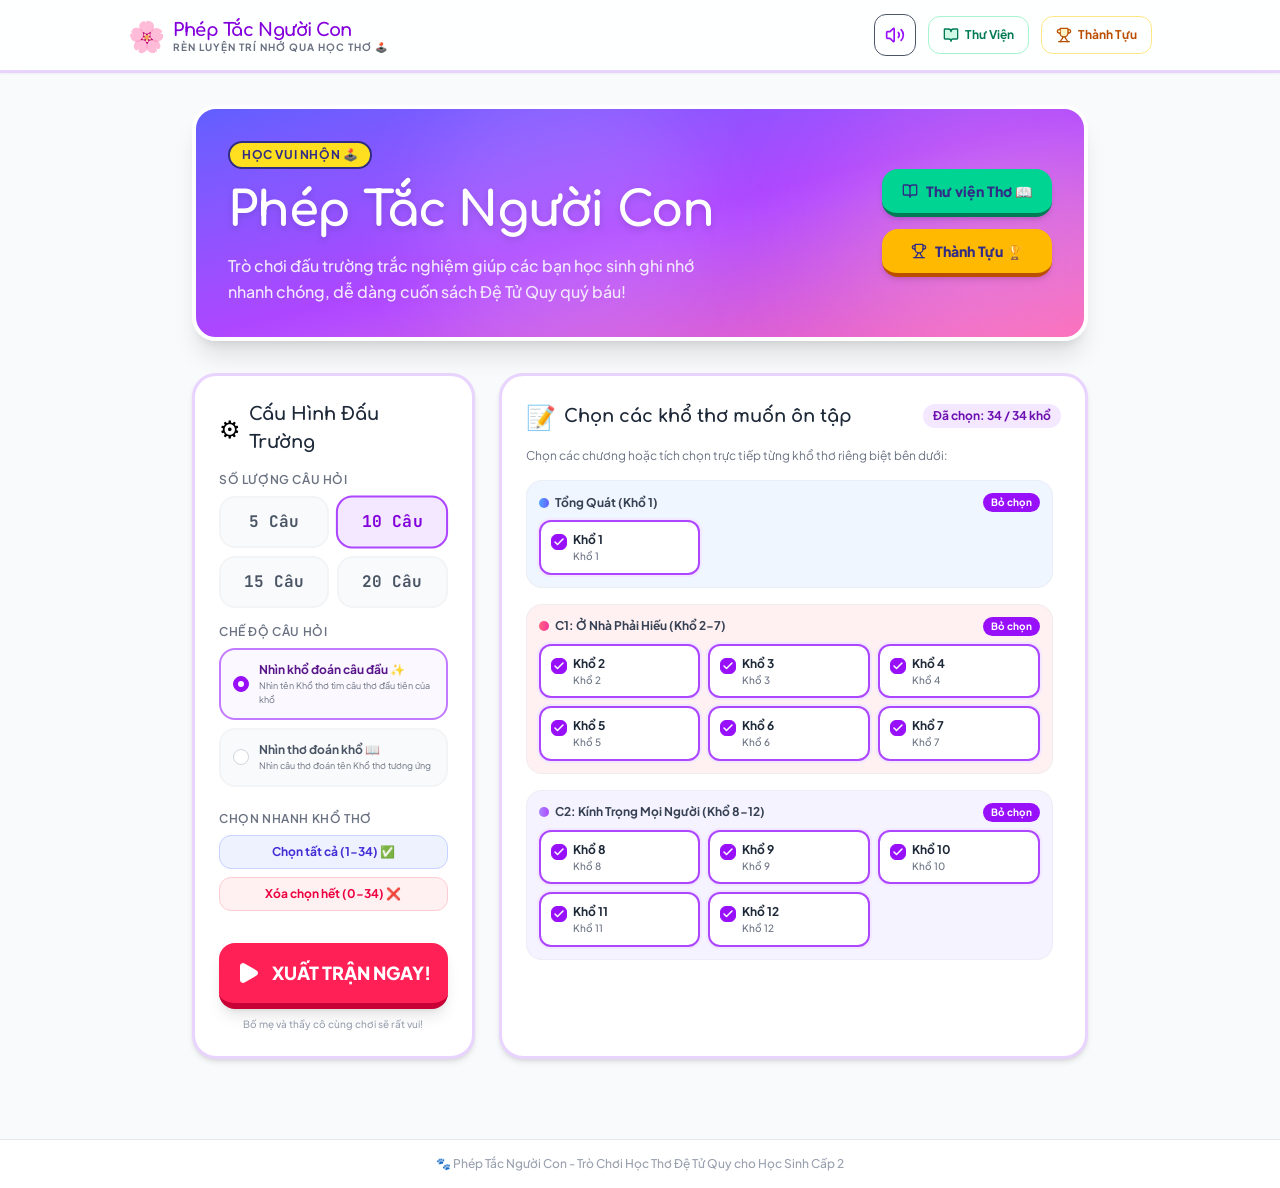
==== index.html @ 6d2c2614 "'Deploy'" ====
<!doctype html>
<html lang="en">
  <head>
    <meta charset="UTF-8" />
    <meta name="viewport" content="width=device-width, initial-scale=1.0" />
    <title>Phép Tắc Người Con</title>
    <script type="module" crossorigin src="/assets/index-DB5cOjju.js"></script>
    <link rel="stylesheet" crossorigin href="/assets/index-D4gBzrB2.css">
  </head>
  <body>
    <div id="root"></div>
  </body>
</html>
---- assets/index-D4gBzrB2.css ----
@import"https://fonts.googleapis.com/css2?family=Plus+Jakarta+Sans:wght@400;500;600;700;800&family=Comfortaa:wght@500;700&family=JetBrains+Mono:wght@400;500;700&display=swap";/*! tailwindcss v4.3.0 | MIT License | https://tailwindcss.com */@layer properties{@supports (((-webkit-hyphens:none)) and (not (margin-trim:inline))) or ((-moz-orient:inline) and (not (color:rgb(from red r g b)))){*,:before,:after,::backdrop{--tw-translate-x:0;--tw-translate-y:0;--tw-translate-z:0;--tw-scale-x:1;--tw-scale-y:1;--tw-scale-z:1;--tw-rotate-x:initial;--tw-rotate-y:initial;--tw-rotate-z:initial;--tw-skew-x:initial;--tw-skew-y:initial;--tw-space-y-reverse:0;--tw-border-style:solid;--tw-gradient-position:initial;--tw-gradient-from:#0000;--tw-gradient-via:#0000;--tw-gradient-to:#0000;--tw-gradient-stops:initial;--tw-gradient-via-stops:initial;--tw-gradient-from-position:0%;--tw-gradient-via-position:50%;--tw-gradient-to-position:100%;--tw-leading:initial;--tw-font-weight:initial;--tw-tracking:initial;--tw-shadow:0 0 #0000;--tw-shadow-color:initial;--tw-shadow-alpha:100%;--tw-inset-shadow:0 0 #0000;--tw-inset-shadow-color:initial;--tw-inset-shadow-alpha:100%;--tw-ring-color:initial;--tw-ring-shadow:0 0 #0000;--tw-inset-ring-color:initial;--tw-inset-ring-shadow:0 0 #0000;--tw-ring-inset:initial;--tw-ring-offset-width:0px;--tw-ring-offset-color:#fff;--tw-ring-offset-shadow:0 0 #0000;--tw-blur:initial;--tw-brightness:initial;--tw-contrast:initial;--tw-grayscale:initial;--tw-hue-rotate:initial;--tw-invert:initial;--tw-opacity:initial;--tw-saturate:initial;--tw-sepia:initial;--tw-drop-shadow:initial;--tw-drop-shadow-color:initial;--tw-drop-shadow-alpha:100%;--tw-drop-shadow-size:initial;--tw-backdrop-blur:initial;--tw-backdrop-brightness:initial;--tw-backdrop-contrast:initial;--tw-backdrop-grayscale:initial;--tw-backdrop-hue-rotate:initial;--tw-backdrop-invert:initial;--tw-backdrop-opacity:initial;--tw-backdrop-saturate:initial;--tw-backdrop-sepia:initial;--tw-duration:initial}}}@layer theme{:root,:host{--font-sans:"Plus Jakarta Sans", "Inter", ui-sans-serif, system-ui, sans-serif;--font-serif:ui-serif, Georgia, Cambria, "Times New Roman", Times, serif;--font-mono:"JetBrains Mono", ui-monospace, SFMono-Regular, monospace;--color-red-50:oklch(97.1% .013 17.38);--color-red-400:oklch(70.4% .191 22.216);--color-red-500:oklch(63.7% .237 25.331);--color-orange-100:oklch(95.4% .038 75.164);--color-orange-500:oklch(70.5% .213 47.604);--color-orange-600:oklch(64.6% .222 41.116);--color-orange-800:oklch(47% .157 37.304);--color-amber-50:oklch(98.7% .022 95.277);--color-amber-100:oklch(96.2% .059 95.617);--color-amber-200:oklch(92.4% .12 95.746);--color-amber-300:oklch(87.9% .169 91.605);--color-amber-400:oklch(82.8% .189 84.429);--color-amber-500:oklch(76.9% .188 70.08);--color-amber-600:oklch(66.6% .179 58.318);--color-amber-700:oklch(55.5% .163 48.998);--color-amber-800:oklch(47.3% .137 46.201);--color-amber-900:oklch(41.4% .112 45.904);--color-amber-950:oklch(27.9% .077 45.635);--color-yellow-50:oklch(98.7% .026 102.212);--color-yellow-100:oklch(97.3% .071 103.193);--color-yellow-200:oklch(94.5% .129 101.54);--color-yellow-300:oklch(90.5% .182 98.111);--color-yellow-400:oklch(85.2% .199 91.936);--color-yellow-500:oklch(79.5% .184 86.047);--color-yellow-800:oklch(47.6% .114 61.907);--color-yellow-950:oklch(28.6% .066 53.813);--color-green-500:oklch(72.3% .219 149.579);--color-emerald-50:oklch(97.9% .021 166.113);--color-emerald-100:oklch(95% .052 163.051);--color-emerald-200:oklch(90.5% .093 164.15);--color-emerald-300:oklch(84.5% .143 164.978);--color-emerald-400:oklch(76.5% .177 163.223);--color-emerald-500:oklch(69.6% .17 162.48);--color-emerald-600:oklch(59.6% .145 163.225);--color-emerald-700:oklch(50.8% .118 165.612);--color-emerald-800:oklch(43.2% .095 166.913);--color-teal-50:oklch(98.4% .014 180.72);--color-teal-500:oklch(70.4% .14 182.503);--color-teal-600:oklch(60% .118 184.704);--color-sky-400:oklch(74.6% .16 232.661);--color-blue-50:oklch(97% .014 254.604);--color-blue-100:oklch(93.2% .032 255.585);--color-blue-400:oklch(70.7% .165 254.624);--color-blue-500:oklch(62.3% .214 259.815);--color-blue-800:oklch(42.4% .199 265.638);--color-indigo-50:oklch(96.2% .018 272.314);--color-indigo-100:oklch(93% .034 272.788);--color-indigo-200:oklch(87% .065 274.039);--color-indigo-400:oklch(67.3% .182 276.935);--color-indigo-500:oklch(58.5% .233 277.117);--color-indigo-600:oklch(51.1% .262 276.966);--color-indigo-700:oklch(45.7% .24 277.023);--color-indigo-800:oklch(39.8% .195 277.366);--color-indigo-900:oklch(35.9% .144 278.697);--color-indigo-950:oklch(25.7% .09 281.288);--color-violet-50:oklch(96.9% .016 293.756);--color-violet-400:oklch(70.2% .183 293.541);--color-purple-50:oklch(97.7% .014 308.299);--color-purple-100:oklch(94.6% .033 307.174);--color-purple-200:oklch(90.2% .063 306.703);--color-purple-300:oklch(82.7% .119 306.383);--color-purple-400:oklch(71.4% .203 305.504);--color-purple-500:oklch(62.7% .265 303.9);--color-purple-600:oklch(55.8% .288 302.321);--color-purple-700:oklch(49.6% .265 301.924);--color-purple-800:oklch(43.8% .218 303.724);--color-purple-900:oklch(38.1% .176 304.987);--color-purple-950:oklch(29.1% .149 302.717);--color-pink-300:oklch(82.3% .12 346.018);--color-pink-400:oklch(71.8% .202 349.761);--color-pink-500:oklch(65.6% .241 354.308);--color-rose-50:oklch(96.9% .015 12.422);--color-rose-100:oklch(94.1% .03 12.58);--color-rose-200:oklch(89.2% .058 10.001);--color-rose-300:oklch(81% .117 11.638);--color-rose-400:oklch(71.2% .194 13.428);--color-rose-500:oklch(64.5% .246 16.439);--color-rose-600:oklch(58.6% .253 17.585);--color-rose-700:oklch(51.4% .222 16.935);--color-rose-800:oklch(45.5% .188 13.697);--color-slate-50:oklch(98.4% .003 247.858);--color-gray-50:oklch(98.5% .002 247.839);--color-gray-100:oklch(96.7% .003 264.542);--color-gray-200:oklch(92.8% .006 264.531);--color-gray-300:oklch(87.2% .01 258.338);--color-gray-400:oklch(70.7% .022 261.325);--color-gray-500:oklch(55.1% .027 264.364);--color-gray-600:oklch(44.6% .03 256.802);--color-gray-700:oklch(37.3% .034 259.733);--color-gray-800:oklch(27.8% .033 256.848);--color-black:#000;--color-white:#fff;--spacing:.25rem;--container-sm:24rem;--container-md:28rem;--container-lg:32rem;--container-xl:36rem;--container-2xl:42rem;--container-3xl:48rem;--container-4xl:56rem;--container-5xl:64rem;--text-xs:.75rem;--text-xs--line-height:calc(1 / .75);--text-sm:.875rem;--text-sm--line-height:calc(1.25 / .875);--text-base:1rem;--text-base--line-height: 1.5 ;--text-lg:1.125rem;--text-lg--line-height:calc(1.75 / 1.125);--text-xl:1.25rem;--text-xl--line-height:calc(1.75 / 1.25);--text-2xl:1.5rem;--text-2xl--line-height:calc(2 / 1.5);--text-3xl:1.875rem;--text-3xl--line-height: 1.2 ;--text-5xl:3rem;--text-5xl--line-height:1;--text-6xl:3.75rem;--text-6xl--line-height:1;--text-8xl:6rem;--text-8xl--line-height:1;--font-weight-normal:400;--font-weight-medium:500;--font-weight-semibold:600;--font-weight-bold:700;--font-weight-extrabold:800;--font-weight-black:900;--tracking-tight:-.025em;--tracking-wider:.05em;--tracking-widest:.1em;--leading-tight:1.25;--leading-normal:1.5;--leading-relaxed:1.625;--radius-sm:.25rem;--radius-md:.375rem;--radius-lg:.5rem;--radius-xl:.75rem;--radius-2xl:1rem;--radius-3xl:1.5rem;--drop-shadow-md:0 3px 3px #0000001f;--animate-spin:spin 1s linear infinite;--animate-pulse:pulse 2s cubic-bezier(.4, 0, .6, 1) infinite;--animate-bounce:bounce 1s infinite;--blur-xs:4px;--blur-md:12px;--blur-2xl:40px;--blur-3xl:64px;--default-transition-duration:.15s;--default-transition-timing-function:cubic-bezier(.4, 0, .2, 1);--default-font-family:var(--font-sans);--default-mono-font-family:var(--font-mono);--font-display:"Comfortaa", "Space Grotesk", sans-serif}}@layer base{*,:after,:before,::backdrop{box-sizing:border-box;border:0 solid;margin:0;padding:0}::file-selector-button{box-sizing:border-box;border:0 solid;margin:0;padding:0}html,:host{-webkit-text-size-adjust:100%;-moz-tab-size:4;tab-size:4;line-height:1.5;font-family:var(--default-font-family,ui-sans-serif, system-ui, sans-serif, "Apple Color Emoji", "Segoe UI Emoji", "Segoe UI Symbol", "Noto Color Emoji");font-feature-settings:var(--default-font-feature-settings,normal);font-variation-settings:var(--default-font-variation-settings,normal);-webkit-tap-highlight-color:transparent}hr{height:0;color:inherit;border-top-width:1px}abbr:where([title]){-webkit-text-decoration:underline dotted;text-decoration:underline dotted}h1,h2,h3,h4,h5,h6{font-size:inherit;font-weight:inherit}a{color:inherit;-webkit-text-decoration:inherit;text-decoration:inherit}b,strong{font-weight:bolder}code,kbd,samp,pre{font-family:var(--default-mono-font-family,ui-monospace, SFMono-Regular, Menlo, Monaco, Consolas, "Liberation Mono", "Courier New", monospace);font-feature-settings:var(--default-mono-font-feature-settings,normal);font-variation-settings:var(--default-mono-font-variation-settings,normal);font-size:1em}small{font-size:80%}sub,sup{vertical-align:baseline;font-size:75%;line-height:0;position:relative}sub{bottom:-.25em}sup{top:-.5em}table{text-indent:0;border-color:inherit;border-collapse:collapse}:-moz-focusring{outline:auto}progress{vertical-align:baseline}summary{display:list-item}ol,ul,menu{list-style:none}img,svg,video,canvas,audio,iframe,embed,object{vertical-align:middle;display:block}img,video{max-width:100%;height:auto}button,input,select,optgroup,textarea{font:inherit;font-feature-settings:inherit;font-variation-settings:inherit;letter-spacing:inherit;color:inherit;opacity:1;background-color:#0000;border-radius:0}::file-selector-button{font:inherit;font-feature-settings:inherit;font-variation-settings:inherit;letter-spacing:inherit;color:inherit;opacity:1;background-color:#0000;border-radius:0}:where(select:is([multiple],[size])) optgroup{font-weight:bolder}:where(select:is([multiple],[size])) optgroup option{padding-inline-start:20px}::file-selector-button{margin-inline-end:4px}::placeholder{opacity:1}@supports (not ((-webkit-appearance:-apple-pay-button))) or (contain-intrinsic-size:1px){::placeholder{color:currentColor}@supports (color:color-mix(in lab,red,red)){::placeholder{color:color-mix(in oklab,currentcolor 50%,transparent)}}}textarea{resize:vertical}::-webkit-search-decoration{-webkit-appearance:none}::-webkit-date-and-time-value{min-height:1lh;text-align:inherit}::-webkit-datetime-edit{display:inline-flex}::-webkit-datetime-edit-fields-wrapper{padding:0}::-webkit-datetime-edit{padding-block:0}::-webkit-datetime-edit-year-field{padding-block:0}::-webkit-datetime-edit-month-field{padding-block:0}::-webkit-datetime-edit-day-field{padding-block:0}::-webkit-datetime-edit-hour-field{padding-block:0}::-webkit-datetime-edit-minute-field{padding-block:0}::-webkit-datetime-edit-second-field{padding-block:0}::-webkit-datetime-edit-millisecond-field{padding-block:0}::-webkit-datetime-edit-meridiem-field{padding-block:0}::-webkit-calendar-picker-indicator{line-height:1}:-moz-ui-invalid{box-shadow:none}button,input:where([type=button],[type=reset],[type=submit]){-webkit-appearance:button;-moz-appearance:button;appearance:button}::file-selector-button{-webkit-appearance:button;-moz-appearance:button;appearance:button}::-webkit-inner-spin-button{height:auto}::-webkit-outer-spin-button{height:auto}[hidden]:where(:not([hidden=until-found])){display:none!important}}@layer components;@layer utilities{.pointer-events-none{pointer-events:none}.absolute{position:absolute}.fixed{position:fixed}.relative{position:relative}.sticky{position:sticky}.inset-0{inset:calc(var(--spacing) * 0)}.-top-1\.5{top:calc(var(--spacing) * -1.5)}.-top-2{top:calc(var(--spacing) * -2)}.-top-4{top:calc(var(--spacing) * -4)}.top-0{top:calc(var(--spacing) * 0)}.top-1\/2{top:50%}.top-2{top:calc(var(--spacing) * 2)}.-right-1\.5{right:calc(var(--spacing) * -1.5)}.-right-4{right:calc(var(--spacing) * -4)}.-right-20{right:calc(var(--spacing) * -20)}.right-2{right:calc(var(--spacing) * 2)}.right-6{right:calc(var(--spacing) * 6)}.-bottom-4{bottom:calc(var(--spacing) * -4)}.-bottom-20{bottom:calc(var(--spacing) * -20)}.bottom-2{bottom:calc(var(--spacing) * 2)}.bottom-6{bottom:calc(var(--spacing) * 6)}.-left-4{left:calc(var(--spacing) * -4)}.left-1\/4{left:25%}.left-2{left:calc(var(--spacing) * 2)}.left-3{left:calc(var(--spacing) * 3)}.z-10{z-index:10}.z-40{z-index:40}.z-50{z-index:50}.container{width:100%}@media(min-width:40rem){.container{max-width:40rem}}@media(min-width:48rem){.container{max-width:48rem}}@media(min-width:64rem){.container{max-width:64rem}}@media(min-width:80rem){.container{max-width:80rem}}@media(min-width:96rem){.container{max-width:96rem}}.mx-4{margin-inline:calc(var(--spacing) * 4)}.mx-auto{margin-inline:auto}.-mt-1{margin-top:calc(var(--spacing) * -1)}.mt-0\.5{margin-top:calc(var(--spacing) * .5)}.mt-1{margin-top:calc(var(--spacing) * 1)}.mt-2{margin-top:calc(var(--spacing) * 2)}.mt-3{margin-top:calc(var(--spacing) * 3)}.mt-6{margin-top:calc(var(--spacing) * 6)}.mt-8{margin-top:calc(var(--spacing) * 8)}.mb-1{margin-bottom:calc(var(--spacing) * 1)}.mb-2{margin-bottom:calc(var(--spacing) * 2)}.mb-3{margin-bottom:calc(var(--spacing) * 3)}.mb-4{margin-bottom:calc(var(--spacing) * 4)}.mb-6{margin-bottom:calc(var(--spacing) * 6)}.line-clamp-2{-webkit-line-clamp:2;-webkit-box-orient:vertical;display:-webkit-box;overflow:hidden}.block{display:block}.flex{display:flex}.grid{display:grid}.hidden{display:none}.inline-block{display:inline-block}.inline-flex{display:inline-flex}.h-1\.5{height:calc(var(--spacing) * 1.5)}.h-2\.5{height:calc(var(--spacing) * 2.5)}.h-3{height:calc(var(--spacing) * 3)}.h-3\.5{height:calc(var(--spacing) * 3.5)}.h-4{height:calc(var(--spacing) * 4)}.h-5{height:calc(var(--spacing) * 5)}.h-6{height:calc(var(--spacing) * 6)}.h-8{height:calc(var(--spacing) * 8)}.h-12{height:calc(var(--spacing) * 12)}.h-14{height:calc(var(--spacing) * 14)}.h-16{height:calc(var(--spacing) * 16)}.h-72{height:calc(var(--spacing) * 72)}.h-80{height:calc(var(--spacing) * 80)}.h-full{height:100%}.max-h-32{max-height:calc(var(--spacing) * 32)}.max-h-80{max-height:calc(var(--spacing) * 80)}.max-h-\[85vh\]{max-height:85vh}.max-h-\[90vh\]{max-height:90vh}.max-h-\[480px\]{max-height:480px}.min-h-20{min-height:calc(var(--spacing) * 20)}.min-h-screen{min-height:100vh}.w-1\.5{width:calc(var(--spacing) * 1.5)}.w-2\.5{width:calc(var(--spacing) * 2.5)}.w-3{width:calc(var(--spacing) * 3)}.w-3\.5{width:calc(var(--spacing) * 3.5)}.w-4{width:calc(var(--spacing) * 4)}.w-5{width:calc(var(--spacing) * 5)}.w-6{width:calc(var(--spacing) * 6)}.w-8{width:calc(var(--spacing) * 8)}.w-12{width:calc(var(--spacing) * 12)}.w-14{width:calc(var(--spacing) * 14)}.w-16{width:calc(var(--spacing) * 16)}.w-32{width:calc(var(--spacing) * 32)}.w-72{width:calc(var(--spacing) * 72)}.w-80{width:calc(var(--spacing) * 80)}.w-full{width:100%}.max-w-2xl{max-width:var(--container-2xl)}.max-w-3xl{max-width:var(--container-3xl)}.max-w-4xl{max-width:var(--container-4xl)}.max-w-5xl{max-width:var(--container-5xl)}.max-w-lg{max-width:var(--container-lg)}.max-w-md{max-width:var(--container-md)}.max-w-sm{max-width:var(--container-sm)}.max-w-xl{max-width:var(--container-xl)}.min-w-28{min-width:calc(var(--spacing) * 28)}.flex-1{flex:1}.shrink-0{flex-shrink:0}.-translate-y-1\/2{--tw-translate-y: -50% ;translate:var(--tw-translate-x) var(--tw-translate-y)}.scale-90{--tw-scale-x:90%;--tw-scale-y:90%;--tw-scale-z:90%;scale:var(--tw-scale-x) var(--tw-scale-y)}.scale-98{--tw-scale-x:98%;--tw-scale-y:98%;--tw-scale-z:98%;scale:var(--tw-scale-x) var(--tw-scale-y)}.scale-102{--tw-scale-x:102%;--tw-scale-y:102%;--tw-scale-z:102%;scale:var(--tw-scale-x) var(--tw-scale-y)}.rotate-6{rotate:6deg}.rotate-90{rotate:90deg}.transform{transform:var(--tw-rotate-x,) var(--tw-rotate-y,) var(--tw-rotate-z,) var(--tw-skew-x,) var(--tw-skew-y,)}.animate-bounce{animation:var(--animate-bounce)}.animate-pulse{animation:var(--animate-pulse)}.animate-spin{animation:var(--animate-spin)}.cursor-pointer{cursor:pointer}.scrollbar-none{scrollbar-width:none}.grid-cols-1{grid-template-columns:repeat(1,minmax(0,1fr))}.grid-cols-2{grid-template-columns:repeat(2,minmax(0,1fr))}.grid-cols-3{grid-template-columns:repeat(3,minmax(0,1fr))}.flex-col{flex-direction:column}.flex-row{flex-direction:row}.items-center{align-items:center}.items-start{align-items:flex-start}.justify-between{justify-content:space-between}.justify-center{justify-content:center}.gap-1{gap:calc(var(--spacing) * 1)}.gap-1\.5{gap:calc(var(--spacing) * 1.5)}.gap-2{gap:calc(var(--spacing) * 2)}.gap-2\.5{gap:calc(var(--spacing) * 2.5)}.gap-3{gap:calc(var(--spacing) * 3)}.gap-4{gap:calc(var(--spacing) * 4)}.gap-6{gap:calc(var(--spacing) * 6)}:where(.space-y-1>:not(:last-child)){--tw-space-y-reverse:0;margin-block-start:calc(calc(var(--spacing) * 1) * var(--tw-space-y-reverse));margin-block-end:calc(calc(var(--spacing) * 1) * calc(1 - var(--tw-space-y-reverse)))}:where(.space-y-2>:not(:last-child)){--tw-space-y-reverse:0;margin-block-start:calc(calc(var(--spacing) * 2) * var(--tw-space-y-reverse));margin-block-end:calc(calc(var(--spacing) * 2) * calc(1 - var(--tw-space-y-reverse)))}:where(.space-y-3>:not(:last-child)){--tw-space-y-reverse:0;margin-block-start:calc(calc(var(--spacing) * 3) * var(--tw-space-y-reverse));margin-block-end:calc(calc(var(--spacing) * 3) * calc(1 - var(--tw-space-y-reverse)))}:where(.space-y-4>:not(:last-child)){--tw-space-y-reverse:0;margin-block-start:calc(calc(var(--spacing) * 4) * var(--tw-space-y-reverse));margin-block-end:calc(calc(var(--spacing) * 4) * calc(1 - var(--tw-space-y-reverse)))}:where(.space-y-6>:not(:last-child)){--tw-space-y-reverse:0;margin-block-start:calc(calc(var(--spacing) * 6) * var(--tw-space-y-reverse));margin-block-end:calc(calc(var(--spacing) * 6) * calc(1 - var(--tw-space-y-reverse)))}:where(.space-y-8>:not(:last-child)){--tw-space-y-reverse:0;margin-block-start:calc(calc(var(--spacing) * 8) * var(--tw-space-y-reverse));margin-block-end:calc(calc(var(--spacing) * 8) * calc(1 - var(--tw-space-y-reverse)))}.self-start{align-self:flex-start}.overflow-hidden{overflow:hidden}.overflow-x-auto{overflow-x:auto}.overflow-y-auto{overflow-y:auto}.rounded-2xl{border-radius:var(--radius-2xl)}.rounded-3xl{border-radius:var(--radius-3xl)}.rounded-full{border-radius:3.40282e38px}.rounded-lg{border-radius:var(--radius-lg)}.rounded-md{border-radius:var(--radius-md)}.rounded-sm{border-radius:var(--radius-sm)}.rounded-xl{border-radius:var(--radius-xl)}.border{border-style:var(--tw-border-style);border-width:1px}.border-2{border-style:var(--tw-border-style);border-width:2px}.border-3{border-style:var(--tw-border-style);border-width:3px}.border-4{border-style:var(--tw-border-style);border-width:4px}.border-t{border-top-style:var(--tw-border-style);border-top-width:1px}.border-b{border-bottom-style:var(--tw-border-style);border-bottom-width:1px}.border-b-2{border-bottom-style:var(--tw-border-style);border-bottom-width:2px}.border-b-3{border-bottom-style:var(--tw-border-style);border-bottom-width:3px}.border-b-4{border-bottom-style:var(--tw-border-style);border-bottom-width:4px}.border-b-6{border-bottom-style:var(--tw-border-style);border-bottom-width:6px}.border-amber-100{border-color:var(--color-amber-100)}.border-amber-200{border-color:var(--color-amber-200)}.border-amber-300{border-color:var(--color-amber-300)}.border-amber-400{border-color:var(--color-amber-400)}.border-amber-700{border-color:var(--color-amber-700)}.border-blue-100{border-color:var(--color-blue-100)}.border-emerald-100{border-color:var(--color-emerald-100)}.border-emerald-200{border-color:var(--color-emerald-200)}.border-emerald-400{border-color:var(--color-emerald-400)}.border-emerald-600{border-color:var(--color-emerald-600)}.border-emerald-700{border-color:var(--color-emerald-700)}.border-gray-100{border-color:var(--color-gray-100)}.border-gray-200{border-color:var(--color-gray-200)}.border-gray-200\/50{border-color:#e5e7eb80}@supports (color:color-mix(in lab,red,red)){.border-gray-200\/50{border-color:color-mix(in oklab,var(--color-gray-200) 50%,transparent)}}.border-gray-300{border-color:var(--color-gray-300)}.border-indigo-100{border-color:var(--color-indigo-100)}.border-indigo-100\/30{border-color:#e0e7ff4d}@supports (color:color-mix(in lab,red,red)){.border-indigo-100\/30{border-color:color-mix(in oklab,var(--color-indigo-100) 30%,transparent)}}.border-indigo-200{border-color:var(--color-indigo-200)}.border-indigo-400{border-color:var(--color-indigo-400)}.border-indigo-600{border-color:var(--color-indigo-600)}.border-indigo-800{border-color:var(--color-indigo-800)}.border-indigo-900{border-color:var(--color-indigo-900)}.border-purple-100{border-color:var(--color-purple-100)}.border-purple-100\/50{border-color:#f3e8ff80}@supports (color:color-mix(in lab,red,red)){.border-purple-100\/50{border-color:color-mix(in oklab,var(--color-purple-100) 50%,transparent)}}.border-purple-200{border-color:var(--color-purple-200)}.border-purple-300{border-color:var(--color-purple-300)}.border-purple-400{border-color:var(--color-purple-400)}.border-purple-500{border-color:var(--color-purple-500)}.border-purple-600{border-color:var(--color-purple-600)}.border-rose-100{border-color:var(--color-rose-100)}.border-rose-200{border-color:var(--color-rose-200)}.border-rose-300{border-color:var(--color-rose-300)}.border-rose-600{border-color:var(--color-rose-600)}.border-rose-700{border-color:var(--color-rose-700)}.border-white{border-color:var(--color-white)}.border-white\/30{border-color:#ffffff4d}@supports (color:color-mix(in lab,red,red)){.border-white\/30{border-color:color-mix(in oklab,var(--color-white) 30%,transparent)}}.border-yellow-100{border-color:var(--color-yellow-100)}.border-yellow-200\/60{border-color:#fff08599}@supports (color:color-mix(in lab,red,red)){.border-yellow-200\/60{border-color:color-mix(in oklab,var(--color-yellow-200) 60%,transparent)}}.bg-amber-50{background-color:var(--color-amber-50)}.bg-amber-50\/50{background-color:#fffbeb80}@supports (color:color-mix(in lab,red,red)){.bg-amber-50\/50{background-color:color-mix(in oklab,var(--color-amber-50) 50%,transparent)}}.bg-amber-100{background-color:var(--color-amber-100)}.bg-amber-400{background-color:var(--color-amber-400)}.bg-amber-500{background-color:var(--color-amber-500)}.bg-black\/50{background-color:#00000080}@supports (color:color-mix(in lab,red,red)){.bg-black\/50{background-color:color-mix(in oklab,var(--color-black) 50%,transparent)}}.bg-blue-50{background-color:var(--color-blue-50)}.bg-blue-50\/50{background-color:#eff6ff80}@supports (color:color-mix(in lab,red,red)){.bg-blue-50\/50{background-color:color-mix(in oklab,var(--color-blue-50) 50%,transparent)}}.bg-emerald-50{background-color:var(--color-emerald-50)}.bg-emerald-50\/10{background-color:#ecfdf51a}@supports (color:color-mix(in lab,red,red)){.bg-emerald-50\/10{background-color:color-mix(in oklab,var(--color-emerald-50) 10%,transparent)}}.bg-emerald-50\/30{background-color:#ecfdf54d}@supports (color:color-mix(in lab,red,red)){.bg-emerald-50\/30{background-color:color-mix(in oklab,var(--color-emerald-50) 30%,transparent)}}.bg-emerald-50\/50{background-color:#ecfdf580}@supports (color:color-mix(in lab,red,red)){.bg-emerald-50\/50{background-color:color-mix(in oklab,var(--color-emerald-50) 50%,transparent)}}.bg-emerald-100{background-color:var(--color-emerald-100)}.bg-emerald-400{background-color:var(--color-emerald-400)}.bg-emerald-500{background-color:var(--color-emerald-500)}.bg-gray-50{background-color:var(--color-gray-50)}.bg-gray-100{background-color:var(--color-gray-100)}.bg-gray-100\/70{background-color:#f3f4f6b3}@supports (color:color-mix(in lab,red,red)){.bg-gray-100\/70{background-color:color-mix(in oklab,var(--color-gray-100) 70%,transparent)}}.bg-gray-200{background-color:var(--color-gray-200)}.bg-indigo-50{background-color:var(--color-indigo-50)}.bg-indigo-50\/60{background-color:#eef2ff99}@supports (color:color-mix(in lab,red,red)){.bg-indigo-50\/60{background-color:color-mix(in oklab,var(--color-indigo-50) 60%,transparent)}}.bg-indigo-50\/70{background-color:#eef2ffb3}@supports (color:color-mix(in lab,red,red)){.bg-indigo-50\/70{background-color:color-mix(in oklab,var(--color-indigo-50) 70%,transparent)}}.bg-indigo-500{background-color:var(--color-indigo-500)}.bg-indigo-600{background-color:var(--color-indigo-600)}.bg-orange-100{background-color:var(--color-orange-100)}.bg-pink-300\/30{background-color:#fda5d54d}@supports (color:color-mix(in lab,red,red)){.bg-pink-300\/30{background-color:color-mix(in oklab,var(--color-pink-300) 30%,transparent)}}.bg-purple-50{background-color:var(--color-purple-50)}.bg-purple-50\/70{background-color:#faf5ffb3}@supports (color:color-mix(in lab,red,red)){.bg-purple-50\/70{background-color:color-mix(in oklab,var(--color-purple-50) 70%,transparent)}}.bg-purple-100{background-color:var(--color-purple-100)}.bg-purple-100\/70{background-color:#f3e8ffb3}@supports (color:color-mix(in lab,red,red)){.bg-purple-100\/70{background-color:color-mix(in oklab,var(--color-purple-100) 70%,transparent)}}.bg-purple-600{background-color:var(--color-purple-600)}.bg-red-50{background-color:var(--color-red-50)}.bg-red-500{background-color:var(--color-red-500)}.bg-rose-50{background-color:var(--color-rose-50)}.bg-rose-50\/10{background-color:#fff1f21a}@supports (color:color-mix(in lab,red,red)){.bg-rose-50\/10{background-color:color-mix(in oklab,var(--color-rose-50) 10%,transparent)}}.bg-rose-50\/30{background-color:#fff1f24d}@supports (color:color-mix(in lab,red,red)){.bg-rose-50\/30{background-color:color-mix(in oklab,var(--color-rose-50) 30%,transparent)}}.bg-rose-100{background-color:var(--color-rose-100)}.bg-rose-500{background-color:var(--color-rose-500)}.bg-slate-50{background-color:var(--color-slate-50)}.bg-violet-50{background-color:var(--color-violet-50)}.bg-white{background-color:var(--color-white)}.bg-white\/10{background-color:#ffffff1a}@supports (color:color-mix(in lab,red,red)){.bg-white\/10{background-color:color-mix(in oklab,var(--color-white) 10%,transparent)}}.bg-white\/20{background-color:#fff3}@supports (color:color-mix(in lab,red,red)){.bg-white\/20{background-color:color-mix(in oklab,var(--color-white) 20%,transparent)}}.bg-white\/60{background-color:#fff9}@supports (color:color-mix(in lab,red,red)){.bg-white\/60{background-color:color-mix(in oklab,var(--color-white) 60%,transparent)}}.bg-white\/80{background-color:#fffc}@supports (color:color-mix(in lab,red,red)){.bg-white\/80{background-color:color-mix(in oklab,var(--color-white) 80%,transparent)}}.bg-white\/85{background-color:#ffffffd9}@supports (color:color-mix(in lab,red,red)){.bg-white\/85{background-color:color-mix(in oklab,var(--color-white) 85%,transparent)}}.bg-yellow-50\/50{background-color:#fefce880}@supports (color:color-mix(in lab,red,red)){.bg-yellow-50\/50{background-color:color-mix(in oklab,var(--color-yellow-50) 50%,transparent)}}.bg-yellow-300{background-color:var(--color-yellow-300)}.bg-gradient-to-b{--tw-gradient-position:to bottom in oklab;background-image:linear-gradient(var(--tw-gradient-stops))}.bg-gradient-to-br{--tw-gradient-position:to bottom right in oklab;background-image:linear-gradient(var(--tw-gradient-stops))}.bg-gradient-to-r{--tw-gradient-position:to right in oklab;background-image:linear-gradient(var(--tw-gradient-stops))}.from-amber-400{--tw-gradient-from:var(--color-amber-400);--tw-gradient-stops:var(--tw-gradient-via-stops,var(--tw-gradient-position), var(--tw-gradient-from) var(--tw-gradient-from-position), var(--tw-gradient-to) var(--tw-gradient-to-position))}.from-blue-400{--tw-gradient-from:var(--color-blue-400);--tw-gradient-stops:var(--tw-gradient-via-stops,var(--tw-gradient-position), var(--tw-gradient-from) var(--tw-gradient-from-position), var(--tw-gradient-to) var(--tw-gradient-to-position))}.from-blue-500{--tw-gradient-from:var(--color-blue-500);--tw-gradient-stops:var(--tw-gradient-via-stops,var(--tw-gradient-position), var(--tw-gradient-from) var(--tw-gradient-from-position), var(--tw-gradient-to) var(--tw-gradient-to-position))}.from-emerald-400{--tw-gradient-from:var(--color-emerald-400);--tw-gradient-stops:var(--tw-gradient-via-stops,var(--tw-gradient-position), var(--tw-gradient-from) var(--tw-gradient-from-position), var(--tw-gradient-to) var(--tw-gradient-to-position))}.from-indigo-400{--tw-gradient-from:var(--color-indigo-400);--tw-gradient-stops:var(--tw-gradient-via-stops,var(--tw-gradient-position), var(--tw-gradient-from) var(--tw-gradient-from-position), var(--tw-gradient-to) var(--tw-gradient-to-position))}.from-indigo-500{--tw-gradient-from:var(--color-indigo-500);--tw-gradient-stops:var(--tw-gradient-via-stops,var(--tw-gradient-position), var(--tw-gradient-from) var(--tw-gradient-from-position), var(--tw-gradient-to) var(--tw-gradient-to-position))}.from-purple-500{--tw-gradient-from:var(--color-purple-500);--tw-gradient-stops:var(--tw-gradient-via-stops,var(--tw-gradient-position), var(--tw-gradient-from) var(--tw-gradient-from-position), var(--tw-gradient-to) var(--tw-gradient-to-position))}.from-red-400{--tw-gradient-from:var(--color-red-400);--tw-gradient-stops:var(--tw-gradient-via-stops,var(--tw-gradient-position), var(--tw-gradient-from) var(--tw-gradient-from-position), var(--tw-gradient-to) var(--tw-gradient-to-position))}.from-rose-400{--tw-gradient-from:var(--color-rose-400);--tw-gradient-stops:var(--tw-gradient-via-stops,var(--tw-gradient-position), var(--tw-gradient-from) var(--tw-gradient-from-position), var(--tw-gradient-to) var(--tw-gradient-to-position))}.from-sky-400{--tw-gradient-from:var(--color-sky-400);--tw-gradient-stops:var(--tw-gradient-via-stops,var(--tw-gradient-position), var(--tw-gradient-from) var(--tw-gradient-from-position), var(--tw-gradient-to) var(--tw-gradient-to-position))}.from-violet-400{--tw-gradient-from:var(--color-violet-400);--tw-gradient-stops:var(--tw-gradient-via-stops,var(--tw-gradient-position), var(--tw-gradient-from) var(--tw-gradient-from-position), var(--tw-gradient-to) var(--tw-gradient-to-position))}.from-white{--tw-gradient-from:var(--color-white);--tw-gradient-stops:var(--tw-gradient-via-stops,var(--tw-gradient-position), var(--tw-gradient-from) var(--tw-gradient-from-position), var(--tw-gradient-to) var(--tw-gradient-to-position))}.from-white\/25{--tw-gradient-from:#ffffff40}@supports (color:color-mix(in lab,red,red)){.from-white\/25{--tw-gradient-from:color-mix(in oklab, var(--color-white) 25%, transparent)}}.from-white\/25{--tw-gradient-stops:var(--tw-gradient-via-stops,var(--tw-gradient-position), var(--tw-gradient-from) var(--tw-gradient-from-position), var(--tw-gradient-to) var(--tw-gradient-to-position))}.from-yellow-400{--tw-gradient-from:var(--color-yellow-400);--tw-gradient-stops:var(--tw-gradient-via-stops,var(--tw-gradient-position), var(--tw-gradient-from) var(--tw-gradient-from-position), var(--tw-gradient-to) var(--tw-gradient-to-position))}.via-orange-500{--tw-gradient-via:var(--color-orange-500);--tw-gradient-via-stops:var(--tw-gradient-position), var(--tw-gradient-from) var(--tw-gradient-from-position), var(--tw-gradient-via) var(--tw-gradient-via-position), var(--tw-gradient-to) var(--tw-gradient-to-position);--tw-gradient-stops:var(--tw-gradient-via-stops)}.via-purple-500{--tw-gradient-via:var(--color-purple-500);--tw-gradient-via-stops:var(--tw-gradient-position), var(--tw-gradient-from) var(--tw-gradient-from-position), var(--tw-gradient-via) var(--tw-gradient-via-position), var(--tw-gradient-to) var(--tw-gradient-to-position);--tw-gradient-stops:var(--tw-gradient-via-stops)}.via-transparent{--tw-gradient-via:transparent;--tw-gradient-via-stops:var(--tw-gradient-position), var(--tw-gradient-from) var(--tw-gradient-from-position), var(--tw-gradient-via) var(--tw-gradient-via-position), var(--tw-gradient-to) var(--tw-gradient-to-position);--tw-gradient-stops:var(--tw-gradient-via-stops)}.via-yellow-400{--tw-gradient-via:var(--color-yellow-400);--tw-gradient-via-stops:var(--tw-gradient-position), var(--tw-gradient-from) var(--tw-gradient-from-position), var(--tw-gradient-via) var(--tw-gradient-via-position), var(--tw-gradient-to) var(--tw-gradient-to-position);--tw-gradient-stops:var(--tw-gradient-via-stops)}.to-blue-500{--tw-gradient-to:var(--color-blue-500);--tw-gradient-stops:var(--tw-gradient-via-stops,var(--tw-gradient-position), var(--tw-gradient-from) var(--tw-gradient-from-position), var(--tw-gradient-to) var(--tw-gradient-to-position))}.to-emerald-50\/20{--tw-gradient-to:#ecfdf533}@supports (color:color-mix(in lab,red,red)){.to-emerald-50\/20{--tw-gradient-to:color-mix(in oklab, var(--color-emerald-50) 20%, transparent)}}.to-emerald-50\/20{--tw-gradient-stops:var(--tw-gradient-via-stops,var(--tw-gradient-position), var(--tw-gradient-from) var(--tw-gradient-from-position), var(--tw-gradient-to) var(--tw-gradient-to-position))}.to-green-500{--tw-gradient-to:var(--color-green-500);--tw-gradient-stops:var(--tw-gradient-via-stops,var(--tw-gradient-position), var(--tw-gradient-from) var(--tw-gradient-from-position), var(--tw-gradient-to) var(--tw-gradient-to-position))}.to-indigo-500{--tw-gradient-to:var(--color-indigo-500);--tw-gradient-stops:var(--tw-gradient-via-stops,var(--tw-gradient-position), var(--tw-gradient-from) var(--tw-gradient-from-position), var(--tw-gradient-to) var(--tw-gradient-to-position))}.to-indigo-600{--tw-gradient-to:var(--color-indigo-600);--tw-gradient-stops:var(--tw-gradient-via-stops,var(--tw-gradient-position), var(--tw-gradient-from) var(--tw-gradient-from-position), var(--tw-gradient-to) var(--tw-gradient-to-position))}.to-orange-500{--tw-gradient-to:var(--color-orange-500);--tw-gradient-stops:var(--tw-gradient-via-stops,var(--tw-gradient-position), var(--tw-gradient-from) var(--tw-gradient-from-position), var(--tw-gradient-to) var(--tw-gradient-to-position))}.to-pink-400{--tw-gradient-to:var(--color-pink-400);--tw-gradient-stops:var(--tw-gradient-via-stops,var(--tw-gradient-position), var(--tw-gradient-from) var(--tw-gradient-from-position), var(--tw-gradient-to) var(--tw-gradient-to-position))}.to-pink-500{--tw-gradient-to:var(--color-pink-500);--tw-gradient-stops:var(--tw-gradient-via-stops,var(--tw-gradient-position), var(--tw-gradient-from) var(--tw-gradient-from-position), var(--tw-gradient-to) var(--tw-gradient-to-position))}.to-purple-500{--tw-gradient-to:var(--color-purple-500);--tw-gradient-stops:var(--tw-gradient-via-stops,var(--tw-gradient-position), var(--tw-gradient-from) var(--tw-gradient-from-position), var(--tw-gradient-to) var(--tw-gradient-to-position))}.to-purple-600{--tw-gradient-to:var(--color-purple-600);--tw-gradient-stops:var(--tw-gradient-via-stops,var(--tw-gradient-position), var(--tw-gradient-from) var(--tw-gradient-from-position), var(--tw-gradient-to) var(--tw-gradient-to-position))}.to-rose-500{--tw-gradient-to:var(--color-rose-500);--tw-gradient-stops:var(--tw-gradient-via-stops,var(--tw-gradient-position), var(--tw-gradient-from) var(--tw-gradient-from-position), var(--tw-gradient-to) var(--tw-gradient-to-position))}.to-teal-500{--tw-gradient-to:var(--color-teal-500);--tw-gradient-stops:var(--tw-gradient-via-stops,var(--tw-gradient-position), var(--tw-gradient-from) var(--tw-gradient-from-position), var(--tw-gradient-to) var(--tw-gradient-to-position))}.to-teal-600{--tw-gradient-to:var(--color-teal-600);--tw-gradient-stops:var(--tw-gradient-via-stops,var(--tw-gradient-position), var(--tw-gradient-from) var(--tw-gradient-from-position), var(--tw-gradient-to) var(--tw-gradient-to-position))}.to-transparent{--tw-gradient-to:transparent;--tw-gradient-stops:var(--tw-gradient-via-stops,var(--tw-gradient-position), var(--tw-gradient-from) var(--tw-gradient-from-position), var(--tw-gradient-to) var(--tw-gradient-to-position))}.fill-amber-100{fill:var(--color-amber-100)}.fill-amber-900{fill:var(--color-amber-900)}.fill-emerald-100{fill:var(--color-emerald-100)}.fill-white{fill:var(--color-white)}.fill-yellow-200{fill:var(--color-yellow-200)}.fill-yellow-500{fill:var(--color-yellow-500)}.stroke-\[3\]{stroke-width:3px}.p-1{padding:calc(var(--spacing) * 1)}.p-2{padding:calc(var(--spacing) * 2)}.p-2\.5{padding:calc(var(--spacing) * 2.5)}.p-3{padding:calc(var(--spacing) * 3)}.p-3\.5{padding:calc(var(--spacing) * 3.5)}.p-4{padding:calc(var(--spacing) * 4)}.p-5{padding:calc(var(--spacing) * 5)}.p-6{padding:calc(var(--spacing) * 6)}.p-12{padding:calc(var(--spacing) * 12)}.px-1\.5{padding-inline:calc(var(--spacing) * 1.5)}.px-2{padding-inline:calc(var(--spacing) * 2)}.px-2\.5{padding-inline:calc(var(--spacing) * 2.5)}.px-3{padding-inline:calc(var(--spacing) * 3)}.px-3\.5{padding-inline:calc(var(--spacing) * 3.5)}.px-4{padding-inline:calc(var(--spacing) * 4)}.px-5{padding-inline:calc(var(--spacing) * 5)}.px-6{padding-inline:calc(var(--spacing) * 6)}.px-8{padding-inline:calc(var(--spacing) * 8)}.py-0\.5{padding-block:calc(var(--spacing) * .5)}.py-1{padding-block:calc(var(--spacing) * 1)}.py-1\.5{padding-block:calc(var(--spacing) * 1.5)}.py-2{padding-block:calc(var(--spacing) * 2)}.py-2\.5{padding-block:calc(var(--spacing) * 2.5)}.py-3{padding-block:calc(var(--spacing) * 3)}.py-3\.5{padding-block:calc(var(--spacing) * 3.5)}.py-4{padding-block:calc(var(--spacing) * 4)}.py-5{padding-block:calc(var(--spacing) * 5)}.py-8{padding-block:calc(var(--spacing) * 8)}.py-12{padding-block:calc(var(--spacing) * 12)}.pt-1{padding-top:calc(var(--spacing) * 1)}.pt-2{padding-top:calc(var(--spacing) * 2)}.pt-4{padding-top:calc(var(--spacing) * 4)}.pr-1{padding-right:calc(var(--spacing) * 1)}.pr-2{padding-right:calc(var(--spacing) * 2)}.pr-4{padding-right:calc(var(--spacing) * 4)}.pb-1{padding-bottom:calc(var(--spacing) * 1)}.pb-2{padding-bottom:calc(var(--spacing) * 2)}.pb-12{padding-bottom:calc(var(--spacing) * 12)}.pl-10{padding-left:calc(var(--spacing) * 10)}.text-center{text-align:center}.text-left{text-align:left}.font-display{font-family:var(--font-display)}.font-mono{font-family:var(--font-mono)}.font-sans{font-family:var(--font-sans)}.font-serif{font-family:var(--font-serif)}.text-2xl{font-size:var(--text-2xl);line-height:var(--tw-leading,var(--text-2xl--line-height))}.text-3xl{font-size:var(--text-3xl);line-height:var(--tw-leading,var(--text-3xl--line-height))}.text-6xl{font-size:var(--text-6xl);line-height:var(--tw-leading,var(--text-6xl--line-height))}.text-8xl{font-size:var(--text-8xl);line-height:var(--tw-leading,var(--text-8xl--line-height))}.text-base{font-size:var(--text-base);line-height:var(--tw-leading,var(--text-base--line-height))}.text-lg{font-size:var(--text-lg);line-height:var(--tw-leading,var(--text-lg--line-height))}.text-sm{font-size:var(--text-sm);line-height:var(--tw-leading,var(--text-sm--line-height))}.text-xl{font-size:var(--text-xl);line-height:var(--tw-leading,var(--text-xl--line-height))}.text-xs{font-size:var(--text-xs);line-height:var(--tw-leading,var(--text-xs--line-height))}.text-\[8px\]{font-size:8px}.text-\[9px\]{font-size:9px}.text-\[10px\]{font-size:10px}.text-\[11px\]{font-size:11px}.text-\[13px\]{font-size:13px}.leading-normal{--tw-leading:var(--leading-normal);line-height:var(--leading-normal)}.leading-relaxed{--tw-leading:var(--leading-relaxed);line-height:var(--leading-relaxed)}.leading-tight{--tw-leading:var(--leading-tight);line-height:var(--leading-tight)}.font-black{--tw-font-weight:var(--font-weight-black);font-weight:var(--font-weight-black)}.font-bold{--tw-font-weight:var(--font-weight-bold);font-weight:var(--font-weight-bold)}.font-extrabold{--tw-font-weight:var(--font-weight-extrabold);font-weight:var(--font-weight-extrabold)}.font-medium{--tw-font-weight:var(--font-weight-medium);font-weight:var(--font-weight-medium)}.font-normal{--tw-font-weight:var(--font-weight-normal);font-weight:var(--font-weight-normal)}.font-semibold{--tw-font-weight:var(--font-weight-semibold);font-weight:var(--font-weight-semibold)}.tracking-tight{--tw-tracking:var(--tracking-tight);letter-spacing:var(--tracking-tight)}.tracking-wider{--tw-tracking:var(--tracking-wider);letter-spacing:var(--tracking-wider)}.tracking-widest{--tw-tracking:var(--tracking-widest);letter-spacing:var(--tracking-widest)}.whitespace-nowrap{white-space:nowrap}.text-amber-50{color:var(--color-amber-50)}.text-amber-600{color:var(--color-amber-600)}.text-amber-700{color:var(--color-amber-700)}.text-amber-800{color:var(--color-amber-800)}.text-amber-900{color:var(--color-amber-900)}.text-amber-950{color:var(--color-amber-950)}.text-blue-800{color:var(--color-blue-800)}.text-emerald-50{color:var(--color-emerald-50)}.text-emerald-500{color:var(--color-emerald-500)}.text-emerald-600{color:var(--color-emerald-600)}.text-emerald-700{color:var(--color-emerald-700)}.text-emerald-800{color:var(--color-emerald-800)}.text-gray-300{color:var(--color-gray-300)}.text-gray-400{color:var(--color-gray-400)}.text-gray-500{color:var(--color-gray-500)}.text-gray-600{color:var(--color-gray-600)}.text-gray-700{color:var(--color-gray-700)}.text-gray-800{color:var(--color-gray-800)}.text-indigo-500{color:var(--color-indigo-500)}.text-indigo-600{color:var(--color-indigo-600)}.text-indigo-700{color:var(--color-indigo-700)}.text-indigo-700\/80{color:#432dd7cc}@supports (color:color-mix(in lab,red,red)){.text-indigo-700\/80{color:color-mix(in oklab,var(--color-indigo-700) 80%,transparent)}}.text-indigo-900{color:var(--color-indigo-900)}.text-indigo-950{color:var(--color-indigo-950)}.text-orange-600{color:var(--color-orange-600)}.text-orange-800{color:var(--color-orange-800)}.text-purple-100{color:var(--color-purple-100)}.text-purple-500{color:var(--color-purple-500)}.text-purple-600{color:var(--color-purple-600)}.text-purple-700{color:var(--color-purple-700)}.text-purple-800{color:var(--color-purple-800)}.text-purple-900{color:var(--color-purple-900)}.text-purple-950{color:var(--color-purple-950)}.text-red-500{color:var(--color-red-500)}.text-rose-500{color:var(--color-rose-500)}.text-rose-600{color:var(--color-rose-600)}.text-rose-700{color:var(--color-rose-700)}.text-rose-800{color:var(--color-rose-800)}.text-white{color:var(--color-white)}.text-yellow-50{color:var(--color-yellow-50)}.text-yellow-100{color:var(--color-yellow-100)}.text-yellow-200{color:var(--color-yellow-200)}.text-yellow-300{color:var(--color-yellow-300)}.text-yellow-400{color:var(--color-yellow-400)}.text-yellow-500{color:var(--color-yellow-500)}.text-yellow-800{color:var(--color-yellow-800)}.text-yellow-950{color:var(--color-yellow-950)}.uppercase{text-transform:uppercase}.italic{font-style:italic}.opacity-5{opacity:.05}.opacity-50{opacity:.5}.opacity-60{opacity:.6}.opacity-80{opacity:.8}.shadow-2xl{--tw-shadow:0 25px 50px -12px var(--tw-shadow-color,#00000040);box-shadow:var(--tw-inset-shadow),var(--tw-inset-ring-shadow),var(--tw-ring-offset-shadow),var(--tw-ring-shadow),var(--tw-shadow)}.shadow-2xs{--tw-shadow:0 1px var(--tw-shadow-color,#0000000d);box-shadow:var(--tw-inset-shadow),var(--tw-inset-ring-shadow),var(--tw-ring-offset-shadow),var(--tw-ring-shadow),var(--tw-shadow)}.shadow-inner{--tw-shadow:inset 0 2px 4px 0 var(--tw-shadow-color,#0000000d);box-shadow:var(--tw-inset-shadow),var(--tw-inset-ring-shadow),var(--tw-ring-offset-shadow),var(--tw-ring-shadow),var(--tw-shadow)}.shadow-lg{--tw-shadow:0 10px 15px -3px var(--tw-shadow-color,#0000001a), 0 4px 6px -4px var(--tw-shadow-color,#0000001a);box-shadow:var(--tw-inset-shadow),var(--tw-inset-ring-shadow),var(--tw-ring-offset-shadow),var(--tw-ring-shadow),var(--tw-shadow)}.shadow-md{--tw-shadow:0 4px 6px -1px var(--tw-shadow-color,#0000001a), 0 2px 4px -2px var(--tw-shadow-color,#0000001a);box-shadow:var(--tw-inset-shadow),var(--tw-inset-ring-shadow),var(--tw-ring-offset-shadow),var(--tw-ring-shadow),var(--tw-shadow)}.shadow-sm{--tw-shadow:0 1px 3px 0 var(--tw-shadow-color,#0000001a), 0 1px 2px -1px var(--tw-shadow-color,#0000001a);box-shadow:var(--tw-inset-shadow),var(--tw-inset-ring-shadow),var(--tw-ring-offset-shadow),var(--tw-ring-shadow),var(--tw-shadow)}.shadow-xl{--tw-shadow:0 20px 25px -5px var(--tw-shadow-color,#0000001a), 0 8px 10px -6px var(--tw-shadow-color,#0000001a);box-shadow:var(--tw-inset-shadow),var(--tw-inset-ring-shadow),var(--tw-ring-offset-shadow),var(--tw-ring-shadow),var(--tw-shadow)}.shadow-xs{--tw-shadow:0 1px 2px 0 var(--tw-shadow-color,#0000000d);box-shadow:var(--tw-inset-shadow),var(--tw-inset-ring-shadow),var(--tw-ring-offset-shadow),var(--tw-ring-shadow),var(--tw-shadow)}.ring-1{--tw-ring-shadow:var(--tw-ring-inset,) 0 0 0 calc(1px + var(--tw-ring-offset-width)) var(--tw-ring-color,currentcolor);box-shadow:var(--tw-inset-shadow),var(--tw-inset-ring-shadow),var(--tw-ring-offset-shadow),var(--tw-ring-shadow),var(--tw-shadow)}.ring-2{--tw-ring-shadow:var(--tw-ring-inset,) 0 0 0 calc(2px + var(--tw-ring-offset-width)) var(--tw-ring-color,currentcolor);box-shadow:var(--tw-inset-shadow),var(--tw-inset-ring-shadow),var(--tw-ring-offset-shadow),var(--tw-ring-shadow),var(--tw-shadow)}.shadow-emerald-500\/20{--tw-shadow-color:#00bb7f33}@supports (color:color-mix(in lab,red,red)){.shadow-emerald-500\/20{--tw-shadow-color:color-mix(in oklab, color-mix(in oklab, var(--color-emerald-500) 20%, transparent) var(--tw-shadow-alpha), transparent)}}.ring-emerald-400\/20{--tw-ring-color:#00d29433}@supports (color:color-mix(in lab,red,red)){.ring-emerald-400\/20{--tw-ring-color:color-mix(in oklab, var(--color-emerald-400) 20%, transparent)}}.ring-purple-100{--tw-ring-color:var(--color-purple-100)}.outline-hidden{--tw-outline-style:none;outline-style:none}@media(forced-colors:active){.outline-hidden{outline-offset:2px;outline:2px solid #0000}}.blur-2xl{--tw-blur:blur(var(--blur-2xl));filter:var(--tw-blur,) var(--tw-brightness,) var(--tw-contrast,) var(--tw-grayscale,) var(--tw-hue-rotate,) var(--tw-invert,) var(--tw-saturate,) var(--tw-sepia,) var(--tw-drop-shadow,)}.blur-3xl{--tw-blur:blur(var(--blur-3xl));filter:var(--tw-blur,) var(--tw-brightness,) var(--tw-contrast,) var(--tw-grayscale,) var(--tw-hue-rotate,) var(--tw-invert,) var(--tw-saturate,) var(--tw-sepia,) var(--tw-drop-shadow,)}.drop-shadow-md{--tw-drop-shadow-size:drop-shadow(0 3px 3px var(--tw-drop-shadow-color,#0000001f));--tw-drop-shadow:drop-shadow(var(--drop-shadow-md));filter:var(--tw-blur,) var(--tw-brightness,) var(--tw-contrast,) var(--tw-grayscale,) var(--tw-hue-rotate,) var(--tw-invert,) var(--tw-saturate,) var(--tw-sepia,) var(--tw-drop-shadow,)}.grayscale{--tw-grayscale:grayscale(100%);filter:var(--tw-blur,) var(--tw-brightness,) var(--tw-contrast,) var(--tw-grayscale,) var(--tw-hue-rotate,) var(--tw-invert,) var(--tw-saturate,) var(--tw-sepia,) var(--tw-drop-shadow,)}.filter{filter:var(--tw-blur,) var(--tw-brightness,) var(--tw-contrast,) var(--tw-grayscale,) var(--tw-hue-rotate,) var(--tw-invert,) var(--tw-saturate,) var(--tw-sepia,) var(--tw-drop-shadow,)}.backdrop-blur-md{--tw-backdrop-blur:blur(var(--blur-md));-webkit-backdrop-filter:var(--tw-backdrop-blur,) var(--tw-backdrop-brightness,) var(--tw-backdrop-contrast,) var(--tw-backdrop-grayscale,) var(--tw-backdrop-hue-rotate,) var(--tw-backdrop-invert,) var(--tw-backdrop-opacity,) var(--tw-backdrop-saturate,) var(--tw-backdrop-sepia,);backdrop-filter:var(--tw-backdrop-blur,) var(--tw-backdrop-brightness,) var(--tw-backdrop-contrast,) var(--tw-backdrop-grayscale,) var(--tw-backdrop-hue-rotate,) var(--tw-backdrop-invert,) var(--tw-backdrop-opacity,) var(--tw-backdrop-saturate,) var(--tw-backdrop-sepia,)}.backdrop-blur-xs{--tw-backdrop-blur:blur(var(--blur-xs));-webkit-backdrop-filter:var(--tw-backdrop-blur,) var(--tw-backdrop-brightness,) var(--tw-backdrop-contrast,) var(--tw-backdrop-grayscale,) var(--tw-backdrop-hue-rotate,) var(--tw-backdrop-invert,) var(--tw-backdrop-opacity,) var(--tw-backdrop-saturate,) var(--tw-backdrop-sepia,);backdrop-filter:var(--tw-backdrop-blur,) var(--tw-backdrop-brightness,) var(--tw-backdrop-contrast,) var(--tw-backdrop-grayscale,) var(--tw-backdrop-hue-rotate,) var(--tw-backdrop-invert,) var(--tw-backdrop-opacity,) var(--tw-backdrop-saturate,) var(--tw-backdrop-sepia,)}.transition{transition-property:color,background-color,border-color,outline-color,text-decoration-color,fill,stroke,--tw-gradient-from,--tw-gradient-via,--tw-gradient-to,opacity,box-shadow,transform,translate,scale,rotate,filter,-webkit-backdrop-filter,backdrop-filter,display,content-visibility,overlay,pointer-events;transition-timing-function:var(--tw-ease,var(--default-transition-timing-function));transition-duration:var(--tw-duration,var(--default-transition-duration))}.transition-all{transition-property:all;transition-timing-function:var(--tw-ease,var(--default-transition-timing-function));transition-duration:var(--tw-duration,var(--default-transition-duration))}.transition-transform{transition-property:transform,translate,scale,rotate;transition-timing-function:var(--tw-ease,var(--default-transition-timing-function));transition-duration:var(--tw-duration,var(--default-transition-duration))}.duration-200{--tw-duration:.2s;transition-duration:.2s}.duration-300{--tw-duration:.3s;transition-duration:.3s}.duration-500{--tw-duration:.5s;transition-duration:.5s}.select-none{-webkit-user-select:none;user-select:none}@media(hover:hover){.group-hover\:scale-110:is(:where(.group):hover *){--tw-scale-x:110%;--tw-scale-y:110%;--tw-scale-z:110%;scale:var(--tw-scale-x) var(--tw-scale-y)}}.selection\:bg-purple-200 ::selection{background-color:var(--color-purple-200)}.selection\:bg-purple-200::selection{background-color:var(--color-purple-200)}@media(hover:hover){.hover\:scale-102:hover{--tw-scale-x:102%;--tw-scale-y:102%;--tw-scale-z:102%;scale:var(--tw-scale-x) var(--tw-scale-y)}.hover\:border-emerald-300:hover{border-color:var(--color-emerald-300)}.hover\:border-gray-200:hover{border-color:var(--color-gray-200)}.hover\:border-gray-300:hover{border-color:var(--color-gray-300)}.hover\:border-purple-300:hover{border-color:var(--color-purple-300)}.hover\:bg-amber-50:hover{background-color:var(--color-amber-50)}.hover\:bg-amber-500:hover{background-color:var(--color-amber-500)}.hover\:bg-emerald-50:hover{background-color:var(--color-emerald-50)}.hover\:bg-emerald-500:hover{background-color:var(--color-emerald-500)}.hover\:bg-gray-100:hover{background-color:var(--color-gray-100)}.hover\:bg-gray-200:hover{background-color:var(--color-gray-200)}.hover\:bg-indigo-100:hover{background-color:var(--color-indigo-100)}.hover\:bg-purple-50\/20:hover{background-color:#faf5ff33}@supports (color:color-mix(in lab,red,red)){.hover\:bg-purple-50\/20:hover{background-color:color-mix(in oklab,var(--color-purple-50) 20%,transparent)}}.hover\:bg-rose-100:hover{background-color:var(--color-rose-100)}.hover\:bg-rose-600:hover{background-color:var(--color-rose-600)}.hover\:bg-white:hover{background-color:var(--color-white)}.hover\:bg-white\/10:hover{background-color:#ffffff1a}@supports (color:color-mix(in lab,red,red)){.hover\:bg-white\/10:hover{background-color:color-mix(in oklab,var(--color-white) 10%,transparent)}}.hover\:bg-white\/20:hover{background-color:#fff3}@supports (color:color-mix(in lab,red,red)){.hover\:bg-white\/20:hover{background-color:color-mix(in oklab,var(--color-white) 20%,transparent)}}.hover\:from-emerald-50\/20:hover{--tw-gradient-from:#ecfdf533}@supports (color:color-mix(in lab,red,red)){.hover\:from-emerald-50\/20:hover{--tw-gradient-from:color-mix(in oklab, var(--color-emerald-50) 20%, transparent)}}.hover\:from-emerald-50\/20:hover{--tw-gradient-stops:var(--tw-gradient-via-stops,var(--tw-gradient-position), var(--tw-gradient-from) var(--tw-gradient-from-position), var(--tw-gradient-to) var(--tw-gradient-to-position))}.hover\:from-indigo-600:hover{--tw-gradient-from:var(--color-indigo-600);--tw-gradient-stops:var(--tw-gradient-via-stops,var(--tw-gradient-position), var(--tw-gradient-from) var(--tw-gradient-from-position), var(--tw-gradient-to) var(--tw-gradient-to-position))}.hover\:to-purple-700:hover{--tw-gradient-to:var(--color-purple-700);--tw-gradient-stops:var(--tw-gradient-via-stops,var(--tw-gradient-position), var(--tw-gradient-from) var(--tw-gradient-from-position), var(--tw-gradient-to) var(--tw-gradient-to-position))}.hover\:to-teal-50\/20:hover{--tw-gradient-to:#f0fdfa33}@supports (color:color-mix(in lab,red,red)){.hover\:to-teal-50\/20:hover{--tw-gradient-to:color-mix(in oklab, var(--color-teal-50) 20%, transparent)}}.hover\:to-teal-50\/20:hover{--tw-gradient-stops:var(--tw-gradient-via-stops,var(--tw-gradient-position), var(--tw-gradient-from) var(--tw-gradient-from-position), var(--tw-gradient-to) var(--tw-gradient-to-position))}.hover\:text-indigo-900:hover{color:var(--color-indigo-900)}.hover\:text-purple-600:hover{color:var(--color-purple-600)}.hover\:underline:hover{text-decoration-line:underline}.hover\:shadow-xs:hover{--tw-shadow:0 1px 2px 0 var(--tw-shadow-color,#0000000d);box-shadow:var(--tw-inset-shadow),var(--tw-inset-ring-shadow),var(--tw-ring-offset-shadow),var(--tw-ring-shadow),var(--tw-shadow)}}.focus\:border-emerald-400:focus{border-color:var(--color-emerald-400)}.focus\:ring-2:focus{--tw-ring-shadow:var(--tw-ring-inset,) 0 0 0 calc(2px + var(--tw-ring-offset-width)) var(--tw-ring-color,currentcolor);box-shadow:var(--tw-inset-shadow),var(--tw-inset-ring-shadow),var(--tw-ring-offset-shadow),var(--tw-ring-shadow),var(--tw-shadow)}.focus\:ring-emerald-400:focus{--tw-ring-color:var(--color-emerald-400)}.focus\:outline-hidden:focus{--tw-outline-style:none;outline-style:none}@media(forced-colors:active){.focus\:outline-hidden:focus{outline-offset:2px;outline:2px solid #0000}}.active\:translate-y-1:active{--tw-translate-y:calc(var(--spacing) * 1);translate:var(--tw-translate-x) var(--tw-translate-y)}.active\:translate-y-1\.5:active{--tw-translate-y:calc(var(--spacing) * 1.5);translate:var(--tw-translate-x) var(--tw-translate-y)}.active\:scale-98:active{--tw-scale-x:98%;--tw-scale-y:98%;--tw-scale-z:98%;scale:var(--tw-scale-x) var(--tw-scale-y)}.active\:border-b-0:active{border-bottom-style:var(--tw-border-style);border-bottom-width:0}@media(min-width:40rem){.sm\:hidden{display:none}.sm\:inline{display:inline}.sm\:grid-cols-2{grid-template-columns:repeat(2,minmax(0,1fr))}.sm\:flex-row{flex-direction:row}.sm\:items-center{align-items:center}.sm\:justify-between{justify-content:space-between}}@media(min-width:48rem){.md\:col-span-2{grid-column:span 2/span 2}.md\:w-auto{width:auto}.md\:flex-none{flex:none}.md\:grid-cols-2{grid-template-columns:repeat(2,minmax(0,1fr))}.md\:grid-cols-3{grid-template-columns:repeat(3,minmax(0,1fr))}.md\:flex-col{flex-direction:column}.md\:flex-row{flex-direction:row}.md\:justify-start{justify-content:flex-start}.md\:gap-3{gap:calc(var(--spacing) * 3)}.md\:p-8{padding:calc(var(--spacing) * 8)}.md\:px-6{padding-inline:calc(var(--spacing) * 6)}.md\:pb-0{padding-bottom:calc(var(--spacing) * 0)}.md\:text-center{text-align:center}.md\:text-left{text-align:left}.md\:text-2xl{font-size:var(--text-2xl);line-height:var(--tw-leading,var(--text-2xl--line-height))}.md\:text-3xl{font-size:var(--text-3xl);line-height:var(--tw-leading,var(--text-3xl--line-height))}.md\:text-5xl{font-size:var(--text-5xl);line-height:var(--tw-leading,var(--text-5xl--line-height))}.md\:text-base{font-size:var(--text-base);line-height:var(--tw-leading,var(--text-base--line-height))}.md\:text-lg{font-size:var(--text-lg);line-height:var(--tw-leading,var(--text-lg--line-height))}.md\:text-sm{font-size:var(--text-sm);line-height:var(--tw-leading,var(--text-sm--line-height))}}@media(min-width:64rem){.lg\:grid-cols-3{grid-template-columns:repeat(3,minmax(0,1fr))}}}@keyframes bubble{0%{opacity:.8;transform:translateY(0)scale(1)}50%{opacity:1;transform:translateY(-8px)scale(1.05)}to{opacity:.8;transform:translateY(0)scale(1)}}@keyframes sway{0%,to{transform:rotate(-3deg)}50%{transform:rotate(3deg)}}@keyframes wiggle{0%,to{transform:rotate(-5deg)}50%{transform:rotate(5deg)}}@keyframes float-slow{0%,to{transform:translateY(0)rotate(0)}50%{transform:translateY(-15px)rotate(3deg)}}@keyframes sparkle{0%,to{opacity:.5;transform:scale(.8)}50%{opacity:1;transform:scale(1.3)}}.animate-bubble-slow{animation:8s ease-in-out infinite float-slow}.animate-sway{animation:4s ease-in-out infinite sway}.animate-wiggle{animation:.5s ease-in-out infinite wiggle}.animate-sparkle{animation:1.5s ease-in-out infinite sparkle}::-webkit-scrollbar{width:8px;height:8px}::-webkit-scrollbar-track{background:#f3f4f680;border-radius:9999px}::-webkit-scrollbar-thumb{background:#d1d5dbcc;border-radius:9999px}::-webkit-scrollbar-thumb:hover{background:#9ca3af}@property --tw-translate-x{syntax:"*";inherits:false;initial-value:0}@property --tw-translate-y{syntax:"*";inherits:false;initial-value:0}@property --tw-translate-z{syntax:"*";inherits:false;initial-value:0}@property --tw-scale-x{syntax:"*";inherits:false;initial-value:1}@property --tw-scale-y{syntax:"*";inherits:false;initial-value:1}@property --tw-scale-z{syntax:"*";inherits:false;initial-value:1}@property --tw-rotate-x{syntax:"*";inherits:false}@property --tw-rotate-y{syntax:"*";inherits:false}@property --tw-rotate-z{syntax:"*";inherits:false}@property --tw-skew-x{syntax:"*";inherits:false}@property --tw-skew-y{syntax:"*";inherits:false}@property --tw-space-y-reverse{syntax:"*";inherits:false;initial-value:0}@property --tw-border-style{syntax:"*";inherits:false;initial-value:solid}@property --tw-gradient-position{syntax:"*";inherits:false}@property --tw-gradient-from{syntax:"<color>";inherits:false;initial-value:#0000}@property --tw-gradient-via{syntax:"<color>";inherits:false;initial-value:#0000}@property --tw-gradient-to{syntax:"<color>";inherits:false;initial-value:#0000}@property --tw-gradient-stops{syntax:"*";inherits:false}@property --tw-gradient-via-stops{syntax:"*";inherits:false}@property --tw-gradient-from-position{syntax:"<length-percentage>";inherits:false;initial-value:0%}@property --tw-gradient-via-position{syntax:"<length-percentage>";inherits:false;initial-value:50%}@property --tw-gradient-to-position{syntax:"<length-percentage>";inherits:false;initial-value:100%}@property --tw-leading{syntax:"*";inherits:false}@property --tw-font-weight{syntax:"*";inherits:false}@property --tw-tracking{syntax:"*";inherits:false}@property --tw-shadow{syntax:"*";inherits:false;initial-value:0 0 #0000}@property --tw-shadow-color{syntax:"*";inherits:false}@property --tw-shadow-alpha{syntax:"<percentage>";inherits:false;initial-value:100%}@property --tw-inset-shadow{syntax:"*";inherits:false;initial-value:0 0 #0000}@property --tw-inset-shadow-color{syntax:"*";inherits:false}@property --tw-inset-shadow-alpha{syntax:"<percentage>";inherits:false;initial-value:100%}@property --tw-ring-color{syntax:"*";inherits:false}@property --tw-ring-shadow{syntax:"*";inherits:false;initial-value:0 0 #0000}@property --tw-inset-ring-color{syntax:"*";inherits:false}@property --tw-inset-ring-shadow{syntax:"*";inherits:false;initial-value:0 0 #0000}@property --tw-ring-inset{syntax:"*";inherits:false}@property --tw-ring-offset-width{syntax:"<length>";inherits:false;initial-value:0}@property --tw-ring-offset-color{syntax:"*";inherits:false;initial-value:#fff}@property --tw-ring-offset-shadow{syntax:"*";inherits:false;initial-value:0 0 #0000}@property --tw-blur{syntax:"*";inherits:false}@property --tw-brightness{syntax:"*";inherits:false}@property --tw-contrast{syntax:"*";inherits:false}@property --tw-grayscale{syntax:"*";inherits:false}@property --tw-hue-rotate{syntax:"*";inherits:false}@property --tw-invert{syntax:"*";inherits:false}@property --tw-opacity{syntax:"*";inherits:false}@property --tw-saturate{syntax:"*";inherits:false}@property --tw-sepia{syntax:"*";inherits:false}@property --tw-drop-shadow{syntax:"*";inherits:false}@property --tw-drop-shadow-color{syntax:"*";inherits:false}@property --tw-drop-shadow-alpha{syntax:"<percentage>";inherits:false;initial-value:100%}@property --tw-drop-shadow-size{syntax:"*";inherits:false}@property --tw-backdrop-blur{syntax:"*";inherits:false}@property --tw-backdrop-brightness{syntax:"*";inherits:false}@property --tw-backdrop-contrast{syntax:"*";inherits:false}@property --tw-backdrop-grayscale{syntax:"*";inherits:false}@property --tw-backdrop-hue-rotate{syntax:"*";inherits:false}@property --tw-backdrop-invert{syntax:"*";inherits:false}@property --tw-backdrop-opacity{syntax:"*";inherits:false}@property --tw-backdrop-saturate{syntax:"*";inherits:false}@property --tw-backdrop-sepia{syntax:"*";inherits:false}@property --tw-duration{syntax:"*";inherits:false}@keyframes spin{to{transform:rotate(360deg)}}@keyframes pulse{50%{opacity:.5}}@keyframes bounce{0%,to{animation-timing-function:cubic-bezier(.8,0,1,1);transform:translateY(-25%)}50%{animation-timing-function:cubic-bezier(0,0,.2,1);transform:none}}
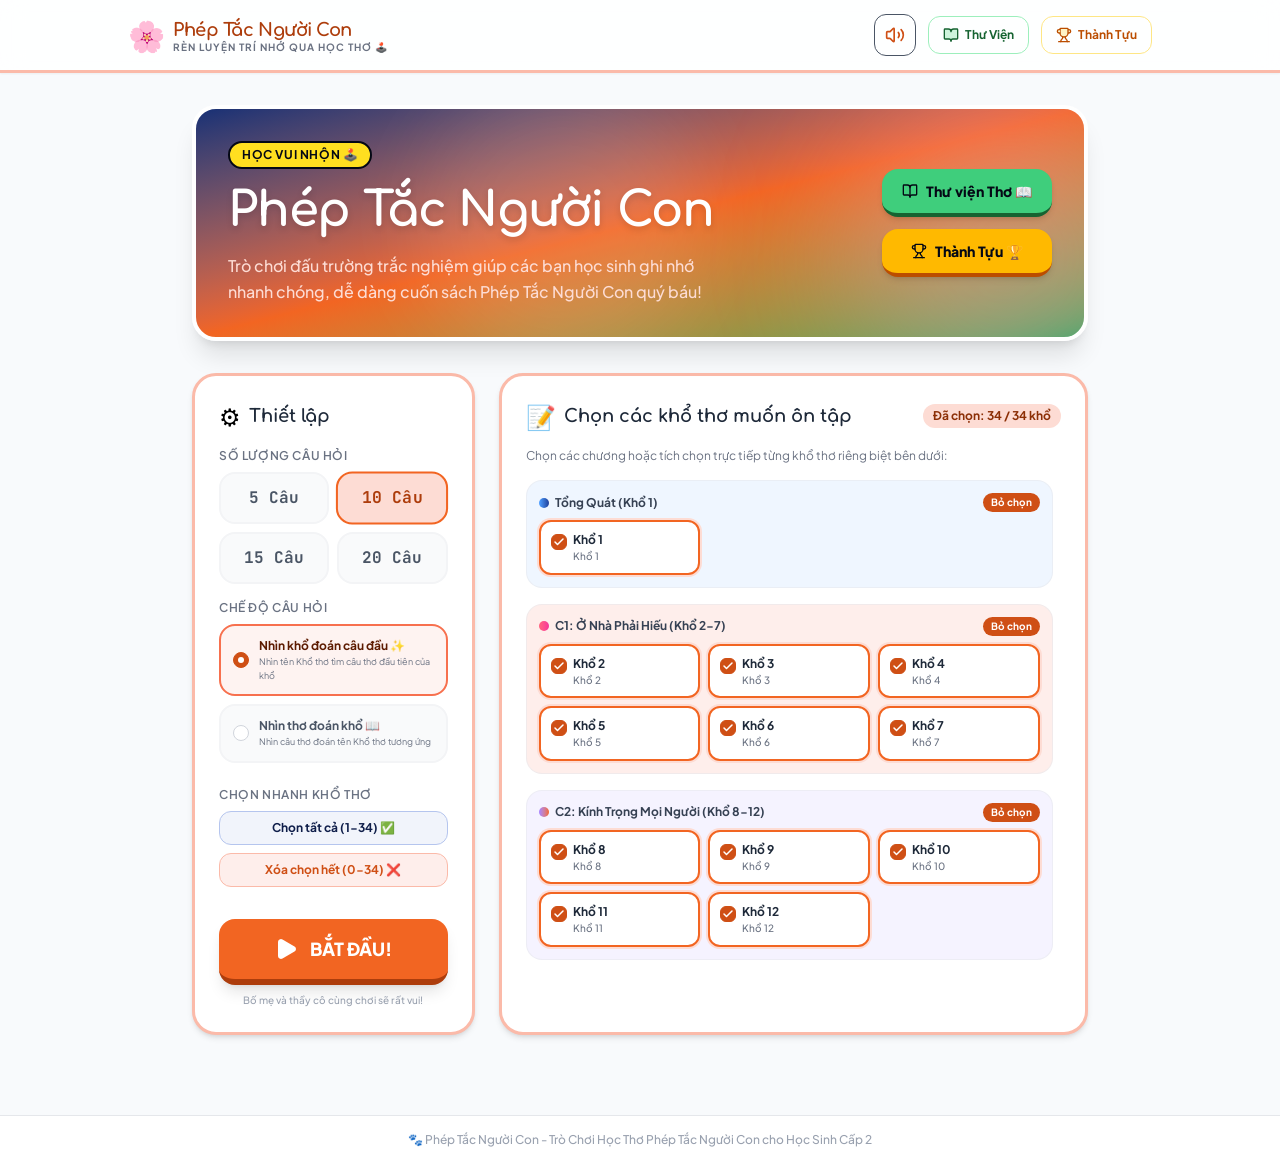
==== commit 1c3e98ae: "'Deploy'" ====
--- a/index.html
+++ b/index.html
@@ -4,8 +4,8 @@
     <meta charset="UTF-8" />
     <meta name="viewport" content="width=device-width, initial-scale=1.0" />
     <title>Phép Tắc Người Con</title>
-    <script type="module" crossorigin src="/assets/index-DB5cOjju.js"></script>
-    <link rel="stylesheet" crossorigin href="/assets/index-D4gBzrB2.css">
+    <script type="module" crossorigin src="/assets/index-DJ3YRWEN.js"></script>
+    <link rel="stylesheet" crossorigin href="/assets/index-CKS2nskN.css">
   </head>
   <body>
     <div id="root"></div>
--- a/assets/index-CKS2nskN.css
+++ b/assets/index-CKS2nskN.css
@@ -0,0 +1 @@
+@import"https://fonts.googleapis.com/css2?family=Plus+Jakarta+Sans:wght@400;500;600;700;800&family=Comfortaa:wght@500;700&family=JetBrains+Mono:wght@400;500;700&display=swap";/*! tailwindcss v4.3.0 | MIT License | https://tailwindcss.com */@layer properties{@supports (((-webkit-hyphens:none)) and (not (margin-trim:inline))) or ((-moz-orient:inline) and (not (color:rgb(from red r g b)))){*,:before,:after,::backdrop{--tw-translate-x:0;--tw-translate-y:0;--tw-translate-z:0;--tw-scale-x:1;--tw-scale-y:1;--tw-scale-z:1;--tw-rotate-x:initial;--tw-rotate-y:initial;--tw-rotate-z:initial;--tw-skew-x:initial;--tw-skew-y:initial;--tw-space-y-reverse:0;--tw-border-style:solid;--tw-gradient-position:initial;--tw-gradient-from:#0000;--tw-gradient-via:#0000;--tw-gradient-to:#0000;--tw-gradient-stops:initial;--tw-gradient-via-stops:initial;--tw-gradient-from-position:0%;--tw-gradient-via-position:50%;--tw-gradient-to-position:100%;--tw-leading:initial;--tw-font-weight:initial;--tw-tracking:initial;--tw-shadow:0 0 #0000;--tw-shadow-color:initial;--tw-shadow-alpha:100%;--tw-inset-shadow:0 0 #0000;--tw-inset-shadow-color:initial;--tw-inset-shadow-alpha:100%;--tw-ring-color:initial;--tw-ring-shadow:0 0 #0000;--tw-inset-ring-color:initial;--tw-inset-ring-shadow:0 0 #0000;--tw-ring-inset:initial;--tw-ring-offset-width:0px;--tw-ring-offset-color:#fff;--tw-ring-offset-shadow:0 0 #0000;--tw-blur:initial;--tw-brightness:initial;--tw-contrast:initial;--tw-grayscale:initial;--tw-hue-rotate:initial;--tw-invert:initial;--tw-opacity:initial;--tw-saturate:initial;--tw-sepia:initial;--tw-drop-shadow:initial;--tw-drop-shadow-color:initial;--tw-drop-shadow-alpha:100%;--tw-drop-shadow-size:initial;--tw-backdrop-blur:initial;--tw-backdrop-brightness:initial;--tw-backdrop-contrast:initial;--tw-backdrop-grayscale:initial;--tw-backdrop-hue-rotate:initial;--tw-backdrop-invert:initial;--tw-backdrop-opacity:initial;--tw-backdrop-saturate:initial;--tw-backdrop-sepia:initial;--tw-duration:initial}}}@layer theme{:root,:host{--font-sans:"Plus Jakarta Sans", "Inter", ui-sans-serif, system-ui, sans-serif;--font-serif:ui-serif, Georgia, Cambria, "Times New Roman", Times, serif;--font-mono:"JetBrains Mono", ui-monospace, SFMono-Regular, monospace;--color-red-50:oklch(97.1% .013 17.38);--color-red-400:oklch(70.4% .191 22.216);--color-red-500:oklch(63.7% .237 25.331);--color-orange-100:oklch(95.4% .038 75.164);--color-orange-500:oklch(70.5% .213 47.604);--color-orange-600:oklch(64.6% .222 41.116);--color-orange-800:oklch(47% .157 37.304);--color-amber-50:oklch(98.7% .022 95.277);--color-amber-100:oklch(96.2% .059 95.617);--color-amber-200:oklch(92.4% .12 95.746);--color-amber-300:oklch(87.9% .169 91.605);--color-amber-400:oklch(82.8% .189 84.429);--color-amber-500:oklch(76.9% .188 70.08);--color-amber-600:oklch(66.6% .179 58.318);--color-amber-700:oklch(55.5% .163 48.998);--color-amber-800:oklch(47.3% .137 46.201);--color-amber-900:oklch(41.4% .112 45.904);--color-amber-950:oklch(27.9% .077 45.635);--color-yellow-50:oklch(98.7% .026 102.212);--color-yellow-100:oklch(97.3% .071 103.193);--color-yellow-200:oklch(94.5% .129 101.54);--color-yellow-300:oklch(90.5% .182 98.111);--color-yellow-400:oklch(85.2% .199 91.936);--color-yellow-500:oklch(79.5% .184 86.047);--color-yellow-800:oklch(47.6% .114 61.907);--color-yellow-950:oklch(28.6% .066 53.813);--color-green-500:oklch(72.3% .219 149.579);--color-emerald-50:#edfbf2;--color-emerald-100:#cef4dc;--color-emerald-200:#9defbc;--color-emerald-300:#6ee19d;--color-emerald-400:#3fce7c;--color-emerald-500:#27a655;--color-emerald-600:#1e8542;--color-emerald-700:#166331;--color-emerald-800:oklch(43.2% .095 166.913);--color-teal-50:oklch(98.4% .014 180.72);--color-teal-500:oklch(70.4% .14 182.503);--color-teal-600:oklch(60% .118 184.704);--color-sky-400:oklch(74.6% .16 232.661);--color-blue-50:oklch(97% .014 254.604);--color-blue-100:oklch(93.2% .032 255.585);--color-blue-400:oklch(70.7% .165 254.624);--color-blue-500:oklch(62.3% .214 259.815);--color-blue-800:oklch(42.4% .199 265.638);--color-indigo-50:#f1f4fb;--color-indigo-100:#dbe2f4;--color-indigo-200:#b5c5ee;--color-indigo-400:#5b7ad1;--color-indigo-500:#20409a;--color-indigo-600:#173075;--color-indigo-700:#0f1e4a;--color-indigo-800:#0a1431;--color-indigo-900:#040815;--color-indigo-950:oklch(25.7% .09 281.288);--color-violet-50:oklch(96.9% .016 293.756);--color-violet-400:oklch(70.2% .183 293.541);--color-purple-50:#feeeeb;--color-purple-100:#fddcd4;--color-purple-200:#fbbaa9;--color-purple-300:#fa977c;--color-purple-400:#f7704e;--color-purple-500:#f26522;--color-purple-600:#cf4f15;--color-purple-700:#ad3d0c;--color-purple-800:#8c2f06;--color-purple-900:#5d1b01;--color-purple-950:oklch(29.1% .149 302.717);--color-pink-300:oklch(82.3% .12 346.018);--color-pink-500:oklch(65.6% .241 354.308);--color-rose-50:#feeeeb;--color-rose-100:#fddcd4;--color-rose-200:#fbbaa9;--color-rose-300:oklch(81% .117 11.638);--color-rose-400:oklch(71.2% .194 13.428);--color-rose-500:#f26522;--color-rose-600:#cf4f15;--color-rose-700:#ad3d0c;--color-rose-800:oklch(45.5% .188 13.697);--color-slate-50:oklch(98.4% .003 247.858);--color-gray-50:oklch(98.5% .002 247.839);--color-gray-100:oklch(96.7% .003 264.542);--color-gray-200:oklch(92.8% .006 264.531);--color-gray-300:oklch(87.2% .01 258.338);--color-gray-400:oklch(70.7% .022 261.325);--color-gray-500:oklch(55.1% .027 264.364);--color-gray-600:oklch(44.6% .03 256.802);--color-gray-700:oklch(37.3% .034 259.733);--color-gray-800:oklch(27.8% .033 256.848);--color-black:#000;--color-white:#fff;--spacing:.25rem;--container-sm:24rem;--container-md:28rem;--container-lg:32rem;--container-xl:36rem;--container-2xl:42rem;--container-3xl:48rem;--container-4xl:56rem;--container-5xl:64rem;--text-xs:.75rem;--text-xs--line-height:calc(1 / .75);--text-sm:.875rem;--text-sm--line-height:calc(1.25 / .875);--text-base:1rem;--text-base--line-height: 1.5 ;--text-lg:1.125rem;--text-lg--line-height:calc(1.75 / 1.125);--text-xl:1.25rem;--text-xl--line-height:calc(1.75 / 1.25);--text-2xl:1.5rem;--text-2xl--line-height:calc(2 / 1.5);--text-3xl:1.875rem;--text-3xl--line-height: 1.2 ;--text-5xl:3rem;--text-5xl--line-height:1;--text-6xl:3.75rem;--text-6xl--line-height:1;--text-8xl:6rem;--text-8xl--line-height:1;--font-weight-normal:400;--font-weight-medium:500;--font-weight-semibold:600;--font-weight-bold:700;--font-weight-extrabold:800;--font-weight-black:900;--tracking-tight:-.025em;--tracking-wider:.05em;--tracking-widest:.1em;--leading-tight:1.25;--leading-normal:1.5;--leading-relaxed:1.625;--radius-sm:.25rem;--radius-md:.375rem;--radius-lg:.5rem;--radius-xl:.75rem;--radius-2xl:1rem;--radius-3xl:1.5rem;--drop-shadow-md:0 3px 3px #0000001f;--animate-spin:spin 1s linear infinite;--animate-pulse:pulse 2s cubic-bezier(.4, 0, .6, 1) infinite;--animate-bounce:bounce 1s infinite;--blur-xs:4px;--blur-md:12px;--blur-2xl:40px;--blur-3xl:64px;--default-transition-duration:.15s;--default-transition-timing-function:cubic-bezier(.4, 0, .2, 1);--default-font-family:var(--font-sans);--default-mono-font-family:var(--font-mono);--font-display:"Comfortaa", "Space Grotesk", sans-serif}}@layer base{*,:after,:before,::backdrop{box-sizing:border-box;border:0 solid;margin:0;padding:0}::file-selector-button{box-sizing:border-box;border:0 solid;margin:0;padding:0}html,:host{-webkit-text-size-adjust:100%;-moz-tab-size:4;tab-size:4;line-height:1.5;font-family:var(--default-font-family,ui-sans-serif, system-ui, sans-serif, "Apple Color Emoji", "Segoe UI Emoji", "Segoe UI Symbol", "Noto Color Emoji");font-feature-settings:var(--default-font-feature-settings,normal);font-variation-settings:var(--default-font-variation-settings,normal);-webkit-tap-highlight-color:transparent}hr{height:0;color:inherit;border-top-width:1px}abbr:where([title]){-webkit-text-decoration:underline dotted;text-decoration:underline dotted}h1,h2,h3,h4,h5,h6{font-size:inherit;font-weight:inherit}a{color:inherit;-webkit-text-decoration:inherit;text-decoration:inherit}b,strong{font-weight:bolder}code,kbd,samp,pre{font-family:var(--default-mono-font-family,ui-monospace, SFMono-Regular, Menlo, Monaco, Consolas, "Liberation Mono", "Courier New", monospace);font-feature-settings:var(--default-mono-font-feature-settings,normal);font-variation-settings:var(--default-mono-font-variation-settings,normal);font-size:1em}small{font-size:80%}sub,sup{vertical-align:baseline;font-size:75%;line-height:0;position:relative}sub{bottom:-.25em}sup{top:-.5em}table{text-indent:0;border-color:inherit;border-collapse:collapse}:-moz-focusring{outline:auto}progress{vertical-align:baseline}summary{display:list-item}ol,ul,menu{list-style:none}img,svg,video,canvas,audio,iframe,embed,object{vertical-align:middle;display:block}img,video{max-width:100%;height:auto}button,input,select,optgroup,textarea{font:inherit;font-feature-settings:inherit;font-variation-settings:inherit;letter-spacing:inherit;color:inherit;opacity:1;background-color:#0000;border-radius:0}::file-selector-button{font:inherit;font-feature-settings:inherit;font-variation-settings:inherit;letter-spacing:inherit;color:inherit;opacity:1;background-color:#0000;border-radius:0}:where(select:is([multiple],[size])) optgroup{font-weight:bolder}:where(select:is([multiple],[size])) optgroup option{padding-inline-start:20px}::file-selector-button{margin-inline-end:4px}::placeholder{opacity:1}@supports (not ((-webkit-appearance:-apple-pay-button))) or (contain-intrinsic-size:1px){::placeholder{color:currentColor}@supports (color:color-mix(in lab,red,red)){::placeholder{color:color-mix(in oklab,currentcolor 50%,transparent)}}}textarea{resize:vertical}::-webkit-search-decoration{-webkit-appearance:none}::-webkit-date-and-time-value{min-height:1lh;text-align:inherit}::-webkit-datetime-edit{display:inline-flex}::-webkit-datetime-edit-fields-wrapper{padding:0}::-webkit-datetime-edit{padding-block:0}::-webkit-datetime-edit-year-field{padding-block:0}::-webkit-datetime-edit-month-field{padding-block:0}::-webkit-datetime-edit-day-field{padding-block:0}::-webkit-datetime-edit-hour-field{padding-block:0}::-webkit-datetime-edit-minute-field{padding-block:0}::-webkit-datetime-edit-second-field{padding-block:0}::-webkit-datetime-edit-millisecond-field{padding-block:0}::-webkit-datetime-edit-meridiem-field{padding-block:0}::-webkit-calendar-picker-indicator{line-height:1}:-moz-ui-invalid{box-shadow:none}button,input:where([type=button],[type=reset],[type=submit]){-webkit-appearance:button;-moz-appearance:button;appearance:button}::file-selector-button{-webkit-appearance:button;-moz-appearance:button;appearance:button}::-webkit-inner-spin-button{height:auto}::-webkit-outer-spin-button{height:auto}[hidden]:where(:not([hidden=until-found])){display:none!important}}@layer components;@layer utilities{.pointer-events-none{pointer-events:none}.absolute{position:absolute}.fixed{position:fixed}.relative{position:relative}.sticky{position:sticky}.inset-0{inset:calc(var(--spacing) * 0)}.-top-1\.5{top:calc(var(--spacing) * -1.5)}.-top-2{top:calc(var(--spacing) * -2)}.-top-4{top:calc(var(--spacing) * -4)}.top-0{top:calc(var(--spacing) * 0)}.top-1\/2{top:50%}.top-2{top:calc(var(--spacing) * 2)}.-right-1\.5{right:calc(var(--spacing) * -1.5)}.-right-4{right:calc(var(--spacing) * -4)}.-right-20{right:calc(var(--spacing) * -20)}.right-2{right:calc(var(--spacing) * 2)}.right-6{right:calc(var(--spacing) * 6)}.-bottom-4{bottom:calc(var(--spacing) * -4)}.-bottom-20{bottom:calc(var(--spacing) * -20)}.bottom-2{bottom:calc(var(--spacing) * 2)}.bottom-6{bottom:calc(var(--spacing) * 6)}.-left-4{left:calc(var(--spacing) * -4)}.left-1\/4{left:25%}.left-2{left:calc(var(--spacing) * 2)}.left-3{left:calc(var(--spacing) * 3)}.z-10{z-index:10}.z-40{z-index:40}.z-50{z-index:50}.container{width:100%}@media(min-width:40rem){.container{max-width:40rem}}@media(min-width:48rem){.container{max-width:48rem}}@media(min-width:64rem){.container{max-width:64rem}}@media(min-width:80rem){.container{max-width:80rem}}@media(min-width:96rem){.container{max-width:96rem}}.mx-4{margin-inline:calc(var(--spacing) * 4)}.mx-auto{margin-inline:auto}.-mt-1{margin-top:calc(var(--spacing) * -1)}.mt-0\.5{margin-top:calc(var(--spacing) * .5)}.mt-1{margin-top:calc(var(--spacing) * 1)}.mt-2{margin-top:calc(var(--spacing) * 2)}.mt-3{margin-top:calc(var(--spacing) * 3)}.mt-6{margin-top:calc(var(--spacing) * 6)}.mt-8{margin-top:calc(var(--spacing) * 8)}.mb-1{margin-bottom:calc(var(--spacing) * 1)}.mb-2{margin-bottom:calc(var(--spacing) * 2)}.mb-3{margin-bottom:calc(var(--spacing) * 3)}.mb-4{margin-bottom:calc(var(--spacing) * 4)}.mb-6{margin-bottom:calc(var(--spacing) * 6)}.line-clamp-2{-webkit-line-clamp:2;-webkit-box-orient:vertical;display:-webkit-box;overflow:hidden}.block{display:block}.flex{display:flex}.grid{display:grid}.hidden{display:none}.inline-block{display:inline-block}.inline-flex{display:inline-flex}.h-1\.5{height:calc(var(--spacing) * 1.5)}.h-2\.5{height:calc(var(--spacing) * 2.5)}.h-3{height:calc(var(--spacing) * 3)}.h-3\.5{height:calc(var(--spacing) * 3.5)}.h-4{height:calc(var(--spacing) * 4)}.h-5{height:calc(var(--spacing) * 5)}.h-6{height:calc(var(--spacing) * 6)}.h-8{height:calc(var(--spacing) * 8)}.h-12{height:calc(var(--spacing) * 12)}.h-14{height:calc(var(--spacing) * 14)}.h-16{height:calc(var(--spacing) * 16)}.h-72{height:calc(var(--spacing) * 72)}.h-80{height:calc(var(--spacing) * 80)}.h-full{height:100%}.max-h-32{max-height:calc(var(--spacing) * 32)}.max-h-80{max-height:calc(var(--spacing) * 80)}.max-h-\[85vh\]{max-height:85vh}.max-h-\[90vh\]{max-height:90vh}.max-h-\[480px\]{max-height:480px}.min-h-20{min-height:calc(var(--spacing) * 20)}.min-h-screen{min-height:100vh}.w-1\.5{width:calc(var(--spacing) * 1.5)}.w-2\.5{width:calc(var(--spacing) * 2.5)}.w-3{width:calc(var(--spacing) * 3)}.w-3\.5{width:calc(var(--spacing) * 3.5)}.w-4{width:calc(var(--spacing) * 4)}.w-5{width:calc(var(--spacing) * 5)}.w-6{width:calc(var(--spacing) * 6)}.w-8{width:calc(var(--spacing) * 8)}.w-12{width:calc(var(--spacing) * 12)}.w-14{width:calc(var(--spacing) * 14)}.w-16{width:calc(var(--spacing) * 16)}.w-32{width:calc(var(--spacing) * 32)}.w-72{width:calc(var(--spacing) * 72)}.w-80{width:calc(var(--spacing) * 80)}.w-full{width:100%}.max-w-2xl{max-width:var(--container-2xl)}.max-w-3xl{max-width:var(--container-3xl)}.max-w-4xl{max-width:var(--container-4xl)}.max-w-5xl{max-width:var(--container-5xl)}.max-w-lg{max-width:var(--container-lg)}.max-w-md{max-width:var(--container-md)}.max-w-sm{max-width:var(--container-sm)}.max-w-xl{max-width:var(--container-xl)}.min-w-28{min-width:calc(var(--spacing) * 28)}.flex-1{flex:1}.shrink-0{flex-shrink:0}.-translate-y-1\/2{--tw-translate-y: -50% ;translate:var(--tw-translate-x) var(--tw-translate-y)}.scale-90{--tw-scale-x:90%;--tw-scale-y:90%;--tw-scale-z:90%;scale:var(--tw-scale-x) var(--tw-scale-y)}.scale-98{--tw-scale-x:98%;--tw-scale-y:98%;--tw-scale-z:98%;scale:var(--tw-scale-x) var(--tw-scale-y)}.scale-102{--tw-scale-x:102%;--tw-scale-y:102%;--tw-scale-z:102%;scale:var(--tw-scale-x) var(--tw-scale-y)}.rotate-6{rotate:6deg}.rotate-90{rotate:90deg}.transform{transform:var(--tw-rotate-x,) var(--tw-rotate-y,) var(--tw-rotate-z,) var(--tw-skew-x,) var(--tw-skew-y,)}.animate-bounce{animation:var(--animate-bounce)}.animate-pulse{animation:var(--animate-pulse)}.animate-spin{animation:var(--animate-spin)}.cursor-pointer{cursor:pointer}.scrollbar-none{scrollbar-width:none}.grid-cols-1{grid-template-columns:repeat(1,minmax(0,1fr))}.grid-cols-2{grid-template-columns:repeat(2,minmax(0,1fr))}.grid-cols-3{grid-template-columns:repeat(3,minmax(0,1fr))}.flex-col{flex-direction:column}.flex-row{flex-direction:row}.items-center{align-items:center}.items-start{align-items:flex-start}.justify-between{justify-content:space-between}.justify-center{justify-content:center}.gap-1{gap:calc(var(--spacing) * 1)}.gap-1\.5{gap:calc(var(--spacing) * 1.5)}.gap-2{gap:calc(var(--spacing) * 2)}.gap-2\.5{gap:calc(var(--spacing) * 2.5)}.gap-3{gap:calc(var(--spacing) * 3)}.gap-4{gap:calc(var(--spacing) * 4)}.gap-6{gap:calc(var(--spacing) * 6)}:where(.space-y-1>:not(:last-child)){--tw-space-y-reverse:0;margin-block-start:calc(calc(var(--spacing) * 1) * var(--tw-space-y-reverse));margin-block-end:calc(calc(var(--spacing) * 1) * calc(1 - var(--tw-space-y-reverse)))}:where(.space-y-2>:not(:last-child)){--tw-space-y-reverse:0;margin-block-start:calc(calc(var(--spacing) * 2) * var(--tw-space-y-reverse));margin-block-end:calc(calc(var(--spacing) * 2) * calc(1 - var(--tw-space-y-reverse)))}:where(.space-y-3>:not(:last-child)){--tw-space-y-reverse:0;margin-block-start:calc(calc(var(--spacing) * 3) * var(--tw-space-y-reverse));margin-block-end:calc(calc(var(--spacing) * 3) * calc(1 - var(--tw-space-y-reverse)))}:where(.space-y-4>:not(:last-child)){--tw-space-y-reverse:0;margin-block-start:calc(calc(var(--spacing) * 4) * var(--tw-space-y-reverse));margin-block-end:calc(calc(var(--spacing) * 4) * calc(1 - var(--tw-space-y-reverse)))}:where(.space-y-6>:not(:last-child)){--tw-space-y-reverse:0;margin-block-start:calc(calc(var(--spacing) * 6) * var(--tw-space-y-reverse));margin-block-end:calc(calc(var(--spacing) * 6) * calc(1 - var(--tw-space-y-reverse)))}:where(.space-y-8>:not(:last-child)){--tw-space-y-reverse:0;margin-block-start:calc(calc(var(--spacing) * 8) * var(--tw-space-y-reverse));margin-block-end:calc(calc(var(--spacing) * 8) * calc(1 - var(--tw-space-y-reverse)))}.self-start{align-self:flex-start}.overflow-hidden{overflow:hidden}.overflow-x-auto{overflow-x:auto}.overflow-y-auto{overflow-y:auto}.rounded-2xl{border-radius:var(--radius-2xl)}.rounded-3xl{border-radius:var(--radius-3xl)}.rounded-full{border-radius:3.40282e38px}.rounded-lg{border-radius:var(--radius-lg)}.rounded-md{border-radius:var(--radius-md)}.rounded-sm{border-radius:var(--radius-sm)}.rounded-xl{border-radius:var(--radius-xl)}.border{border-style:var(--tw-border-style);border-width:1px}.border-2{border-style:var(--tw-border-style);border-width:2px}.border-3{border-style:var(--tw-border-style);border-width:3px}.border-4{border-style:var(--tw-border-style);border-width:4px}.border-t{border-top-style:var(--tw-border-style);border-top-width:1px}.border-b{border-bottom-style:var(--tw-border-style);border-bottom-width:1px}.border-b-2{border-bottom-style:var(--tw-border-style);border-bottom-width:2px}.border-b-3{border-bottom-style:var(--tw-border-style);border-bottom-width:3px}.border-b-4{border-bottom-style:var(--tw-border-style);border-bottom-width:4px}.border-b-6{border-bottom-style:var(--tw-border-style);border-bottom-width:6px}.border-amber-100{border-color:var(--color-amber-100)}.border-amber-200{border-color:var(--color-amber-200)}.border-amber-300{border-color:var(--color-amber-300)}.border-amber-400{border-color:var(--color-amber-400)}.border-amber-700{border-color:var(--color-amber-700)}.border-blue-100{border-color:var(--color-blue-100)}.border-emerald-100{border-color:var(--color-emerald-100)}.border-emerald-200{border-color:var(--color-emerald-200)}.border-emerald-400{border-color:var(--color-emerald-400)}.border-emerald-600{border-color:var(--color-emerald-600)}.border-emerald-700{border-color:var(--color-emerald-700)}.border-gray-100{border-color:var(--color-gray-100)}.border-gray-200{border-color:var(--color-gray-200)}.border-gray-200\/50{border-color:#e5e7eb80}@supports (color:color-mix(in lab,red,red)){.border-gray-200\/50{border-color:color-mix(in oklab,var(--color-gray-200) 50%,transparent)}}.border-gray-300{border-color:var(--color-gray-300)}.border-indigo-100{border-color:var(--color-indigo-100)}.border-indigo-100\/30{border-color:#dbe2f44d}@supports (color:color-mix(in lab,red,red)){.border-indigo-100\/30{border-color:color-mix(in oklab,var(--color-indigo-100) 30%,transparent)}}.border-indigo-200{border-color:var(--color-indigo-200)}.border-indigo-400{border-color:var(--color-indigo-400)}.border-indigo-600{border-color:var(--color-indigo-600)}.border-indigo-800{border-color:var(--color-indigo-800)}.border-indigo-900{border-color:var(--color-indigo-900)}.border-purple-100{border-color:var(--color-purple-100)}.border-purple-100\/50{border-color:#fddcd480}@supports (color:color-mix(in lab,red,red)){.border-purple-100\/50{border-color:color-mix(in oklab,var(--color-purple-100) 50%,transparent)}}.border-purple-200{border-color:var(--color-purple-200)}.border-purple-300{border-color:var(--color-purple-300)}.border-purple-400{border-color:var(--color-purple-400)}.border-purple-500{border-color:var(--color-purple-500)}.border-purple-600{border-color:var(--color-purple-600)}.border-rose-100{border-color:var(--color-rose-100)}.border-rose-200{border-color:var(--color-rose-200)}.border-rose-300{border-color:var(--color-rose-300)}.border-rose-600{border-color:var(--color-rose-600)}.border-rose-700{border-color:var(--color-rose-700)}.border-white{border-color:var(--color-white)}.border-white\/30{border-color:#ffffff4d}@supports (color:color-mix(in lab,red,red)){.border-white\/30{border-color:color-mix(in oklab,var(--color-white) 30%,transparent)}}.border-yellow-100{border-color:var(--color-yellow-100)}.border-yellow-200\/60{border-color:#fff08599}@supports (color:color-mix(in lab,red,red)){.border-yellow-200\/60{border-color:color-mix(in oklab,var(--color-yellow-200) 60%,transparent)}}.bg-amber-50{background-color:var(--color-amber-50)}.bg-amber-50\/50{background-color:#fffbeb80}@supports (color:color-mix(in lab,red,red)){.bg-amber-50\/50{background-color:color-mix(in oklab,var(--color-amber-50) 50%,transparent)}}.bg-amber-100{background-color:var(--color-amber-100)}.bg-amber-400{background-color:var(--color-amber-400)}.bg-amber-500{background-color:var(--color-amber-500)}.bg-black\/50{background-color:#00000080}@supports (color:color-mix(in lab,red,red)){.bg-black\/50{background-color:color-mix(in oklab,var(--color-black) 50%,transparent)}}.bg-blue-50{background-color:var(--color-blue-50)}.bg-blue-50\/50{background-color:#eff6ff80}@supports (color:color-mix(in lab,red,red)){.bg-blue-50\/50{background-color:color-mix(in oklab,var(--color-blue-50) 50%,transparent)}}.bg-emerald-50{background-color:var(--color-emerald-50)}.bg-emerald-50\/10{background-color:#edfbf21a}@supports (color:color-mix(in lab,red,red)){.bg-emerald-50\/10{background-color:color-mix(in oklab,var(--color-emerald-50) 10%,transparent)}}.bg-emerald-50\/30{background-color:#edfbf24d}@supports (color:color-mix(in lab,red,red)){.bg-emerald-50\/30{background-color:color-mix(in oklab,var(--color-emerald-50) 30%,transparent)}}.bg-emerald-50\/50{background-color:#edfbf280}@supports (color:color-mix(in lab,red,red)){.bg-emerald-50\/50{background-color:color-mix(in oklab,var(--color-emerald-50) 50%,transparent)}}.bg-emerald-100{background-color:var(--color-emerald-100)}.bg-emerald-400{background-color:var(--color-emerald-400)}.bg-emerald-500{background-color:var(--color-emerald-500)}.bg-gray-50{background-color:var(--color-gray-50)}.bg-gray-100{background-color:var(--color-gray-100)}.bg-gray-100\/70{background-color:#f3f4f6b3}@supports (color:color-mix(in lab,red,red)){.bg-gray-100\/70{background-color:color-mix(in oklab,var(--color-gray-100) 70%,transparent)}}.bg-gray-200{background-color:var(--color-gray-200)}.bg-indigo-50{background-color:var(--color-indigo-50)}.bg-indigo-50\/60{background-color:#f1f4fb99}@supports (color:color-mix(in lab,red,red)){.bg-indigo-50\/60{background-color:color-mix(in oklab,var(--color-indigo-50) 60%,transparent)}}.bg-indigo-50\/70{background-color:#f1f4fbb3}@supports (color:color-mix(in lab,red,red)){.bg-indigo-50\/70{background-color:color-mix(in oklab,var(--color-indigo-50) 70%,transparent)}}.bg-indigo-500{background-color:var(--color-indigo-500)}.bg-indigo-600{background-color:var(--color-indigo-600)}.bg-orange-100{background-color:var(--color-orange-100)}.bg-pink-300\/30{background-color:#fda5d54d}@supports (color:color-mix(in lab,red,red)){.bg-pink-300\/30{background-color:color-mix(in oklab,var(--color-pink-300) 30%,transparent)}}.bg-purple-50{background-color:var(--color-purple-50)}.bg-purple-50\/70{background-color:#feeeebb3}@supports (color:color-mix(in lab,red,red)){.bg-purple-50\/70{background-color:color-mix(in oklab,var(--color-purple-50) 70%,transparent)}}.bg-purple-100{background-color:var(--color-purple-100)}.bg-purple-100\/70{background-color:#fddcd4b3}@supports (color:color-mix(in lab,red,red)){.bg-purple-100\/70{background-color:color-mix(in oklab,var(--color-purple-100) 70%,transparent)}}.bg-purple-600{background-color:var(--color-purple-600)}.bg-red-50{background-color:var(--color-red-50)}.bg-red-500{background-color:var(--color-red-500)}.bg-rose-50{background-color:var(--color-rose-50)}.bg-rose-50\/10{background-color:#feeeeb1a}@supports (color:color-mix(in lab,red,red)){.bg-rose-50\/10{background-color:color-mix(in oklab,var(--color-rose-50) 10%,transparent)}}.bg-rose-50\/30{background-color:#feeeeb4d}@supports (color:color-mix(in lab,red,red)){.bg-rose-50\/30{background-color:color-mix(in oklab,var(--color-rose-50) 30%,transparent)}}.bg-rose-100{background-color:var(--color-rose-100)}.bg-rose-500{background-color:var(--color-rose-500)}.bg-slate-50{background-color:var(--color-slate-50)}.bg-violet-50{background-color:var(--color-violet-50)}.bg-white{background-color:var(--color-white)}.bg-white\/10{background-color:#ffffff1a}@supports (color:color-mix(in lab,red,red)){.bg-white\/10{background-color:color-mix(in oklab,var(--color-white) 10%,transparent)}}.bg-white\/20{background-color:#fff3}@supports (color:color-mix(in lab,red,red)){.bg-white\/20{background-color:color-mix(in oklab,var(--color-white) 20%,transparent)}}.bg-white\/60{background-color:#fff9}@supports (color:color-mix(in lab,red,red)){.bg-white\/60{background-color:color-mix(in oklab,var(--color-white) 60%,transparent)}}.bg-white\/80{background-color:#fffc}@supports (color:color-mix(in lab,red,red)){.bg-white\/80{background-color:color-mix(in oklab,var(--color-white) 80%,transparent)}}.bg-white\/85{background-color:#ffffffd9}@supports (color:color-mix(in lab,red,red)){.bg-white\/85{background-color:color-mix(in oklab,var(--color-white) 85%,transparent)}}.bg-yellow-50\/50{background-color:#fefce880}@supports (color:color-mix(in lab,red,red)){.bg-yellow-50\/50{background-color:color-mix(in oklab,var(--color-yellow-50) 50%,transparent)}}.bg-yellow-300{background-color:var(--color-yellow-300)}.bg-gradient-to-b{--tw-gradient-position:to bottom in oklab;background-image:linear-gradient(var(--tw-gradient-stops))}.bg-gradient-to-br{--tw-gradient-position:to bottom right in oklab;background-image:linear-gradient(var(--tw-gradient-stops))}.bg-gradient-to-r{--tw-gradient-position:to right in oklab;background-image:linear-gradient(var(--tw-gradient-stops))}.from-amber-400{--tw-gradient-from:var(--color-amber-400);--tw-gradient-stops:var(--tw-gradient-via-stops,var(--tw-gradient-position), var(--tw-gradient-from) var(--tw-gradient-from-position), var(--tw-gradient-to) var(--tw-gradient-to-position))}.from-blue-400{--tw-gradient-from:var(--color-blue-400);--tw-gradient-stops:var(--tw-gradient-via-stops,var(--tw-gradient-position), var(--tw-gradient-from) var(--tw-gradient-from-position), var(--tw-gradient-to) var(--tw-gradient-to-position))}.from-blue-500{--tw-gradient-from:var(--color-blue-500);--tw-gradient-stops:var(--tw-gradient-via-stops,var(--tw-gradient-position), var(--tw-gradient-from) var(--tw-gradient-from-position), var(--tw-gradient-to) var(--tw-gradient-to-position))}.from-emerald-400{--tw-gradient-from:var(--color-emerald-400);--tw-gradient-stops:var(--tw-gradient-via-stops,var(--tw-gradient-position), var(--tw-gradient-from) var(--tw-gradient-from-position), var(--tw-gradient-to) var(--tw-gradient-to-position))}.from-indigo-400{--tw-gradient-from:var(--color-indigo-400);--tw-gradient-stops:var(--tw-gradient-via-stops,var(--tw-gradient-position), var(--tw-gradient-from) var(--tw-gradient-from-position), var(--tw-gradient-to) var(--tw-gradient-to-position))}.from-indigo-500{--tw-gradient-from:var(--color-indigo-500);--tw-gradient-stops:var(--tw-gradient-via-stops,var(--tw-gradient-position), var(--tw-gradient-from) var(--tw-gradient-from-position), var(--tw-gradient-to) var(--tw-gradient-to-position))}.from-indigo-600{--tw-gradient-from:var(--color-indigo-600);--tw-gradient-stops:var(--tw-gradient-via-stops,var(--tw-gradient-position), var(--tw-gradient-from) var(--tw-gradient-from-position), var(--tw-gradient-to) var(--tw-gradient-to-position))}.from-purple-500{--tw-gradient-from:var(--color-purple-500);--tw-gradient-stops:var(--tw-gradient-via-stops,var(--tw-gradient-position), var(--tw-gradient-from) var(--tw-gradient-from-position), var(--tw-gradient-to) var(--tw-gradient-to-position))}.from-red-400{--tw-gradient-from:var(--color-red-400);--tw-gradient-stops:var(--tw-gradient-via-stops,var(--tw-gradient-position), var(--tw-gradient-from) var(--tw-gradient-from-position), var(--tw-gradient-to) var(--tw-gradient-to-position))}.from-rose-400{--tw-gradient-from:var(--color-rose-400);--tw-gradient-stops:var(--tw-gradient-via-stops,var(--tw-gradient-position), var(--tw-gradient-from) var(--tw-gradient-from-position), var(--tw-gradient-to) var(--tw-gradient-to-position))}.from-sky-400{--tw-gradient-from:var(--color-sky-400);--tw-gradient-stops:var(--tw-gradient-via-stops,var(--tw-gradient-position), var(--tw-gradient-from) var(--tw-gradient-from-position), var(--tw-gradient-to) var(--tw-gradient-to-position))}.from-violet-400{--tw-gradient-from:var(--color-violet-400);--tw-gradient-stops:var(--tw-gradient-via-stops,var(--tw-gradient-position), var(--tw-gradient-from) var(--tw-gradient-from-position), var(--tw-gradient-to) var(--tw-gradient-to-position))}.from-white{--tw-gradient-from:var(--color-white);--tw-gradient-stops:var(--tw-gradient-via-stops,var(--tw-gradient-position), var(--tw-gradient-from) var(--tw-gradient-from-position), var(--tw-gradient-to) var(--tw-gradient-to-position))}.from-white\/25{--tw-gradient-from:#ffffff40}@supports (color:color-mix(in lab,red,red)){.from-white\/25{--tw-gradient-from:color-mix(in oklab, var(--color-white) 25%, transparent)}}.from-white\/25{--tw-gradient-stops:var(--tw-gradient-via-stops,var(--tw-gradient-position), var(--tw-gradient-from) var(--tw-gradient-from-position), var(--tw-gradient-to) var(--tw-gradient-to-position))}.from-yellow-400{--tw-gradient-from:var(--color-yellow-400);--tw-gradient-stops:var(--tw-gradient-via-stops,var(--tw-gradient-position), var(--tw-gradient-from) var(--tw-gradient-from-position), var(--tw-gradient-to) var(--tw-gradient-to-position))}.via-orange-500{--tw-gradient-via:var(--color-orange-500);--tw-gradient-via-stops:var(--tw-gradient-position), var(--tw-gradient-from) var(--tw-gradient-from-position), var(--tw-gradient-via) var(--tw-gradient-via-position), var(--tw-gradient-to) var(--tw-gradient-to-position);--tw-gradient-stops:var(--tw-gradient-via-stops)}.via-purple-500{--tw-gradient-via:var(--color-purple-500);--tw-gradient-via-stops:var(--tw-gradient-position), var(--tw-gradient-from) var(--tw-gradient-from-position), var(--tw-gradient-via) var(--tw-gradient-via-position), var(--tw-gradient-to) var(--tw-gradient-to-position);--tw-gradient-stops:var(--tw-gradient-via-stops)}.via-transparent{--tw-gradient-via:transparent;--tw-gradient-via-stops:var(--tw-gradient-position), var(--tw-gradient-from) var(--tw-gradient-from-position), var(--tw-gradient-via) var(--tw-gradient-via-position), var(--tw-gradient-to) var(--tw-gradient-to-position);--tw-gradient-stops:var(--tw-gradient-via-stops)}.via-yellow-400{--tw-gradient-via:var(--color-yellow-400);--tw-gradient-via-stops:var(--tw-gradient-position), var(--tw-gradient-from) var(--tw-gradient-from-position), var(--tw-gradient-via) var(--tw-gradient-via-position), var(--tw-gradient-to) var(--tw-gradient-to-position);--tw-gradient-stops:var(--tw-gradient-via-stops)}.to-blue-500{--tw-gradient-to:var(--color-blue-500);--tw-gradient-stops:var(--tw-gradient-via-stops,var(--tw-gradient-position), var(--tw-gradient-from) var(--tw-gradient-from-position), var(--tw-gradient-to) var(--tw-gradient-to-position))}.to-emerald-50\/20{--tw-gradient-to:#edfbf233}@supports (color:color-mix(in lab,red,red)){.to-emerald-50\/20{--tw-gradient-to:color-mix(in oklab, var(--color-emerald-50) 20%, transparent)}}.to-emerald-50\/20{--tw-gradient-stops:var(--tw-gradient-via-stops,var(--tw-gradient-position), var(--tw-gradient-from) var(--tw-gradient-from-position), var(--tw-gradient-to) var(--tw-gradient-to-position))}.to-emerald-500{--tw-gradient-to:var(--color-emerald-500);--tw-gradient-stops:var(--tw-gradient-via-stops,var(--tw-gradient-position), var(--tw-gradient-from) var(--tw-gradient-from-position), var(--tw-gradient-to) var(--tw-gradient-to-position))}.to-green-500{--tw-gradient-to:var(--color-green-500);--tw-gradient-stops:var(--tw-gradient-via-stops,var(--tw-gradient-position), var(--tw-gradient-from) var(--tw-gradient-from-position), var(--tw-gradient-to) var(--tw-gradient-to-position))}.to-indigo-500{--tw-gradient-to:var(--color-indigo-500);--tw-gradient-stops:var(--tw-gradient-via-stops,var(--tw-gradient-position), var(--tw-gradient-from) var(--tw-gradient-from-position), var(--tw-gradient-to) var(--tw-gradient-to-position))}.to-indigo-600{--tw-gradient-to:var(--color-indigo-600);--tw-gradient-stops:var(--tw-gradient-via-stops,var(--tw-gradient-position), var(--tw-gradient-from) var(--tw-gradient-from-position), var(--tw-gradient-to) var(--tw-gradient-to-position))}.to-orange-500{--tw-gradient-to:var(--color-orange-500);--tw-gradient-stops:var(--tw-gradient-via-stops,var(--tw-gradient-position), var(--tw-gradient-from) var(--tw-gradient-from-position), var(--tw-gradient-to) var(--tw-gradient-to-position))}.to-pink-500{--tw-gradient-to:var(--color-pink-500);--tw-gradient-stops:var(--tw-gradient-via-stops,var(--tw-gradient-position), var(--tw-gradient-from) var(--tw-gradient-from-position), var(--tw-gradient-to) var(--tw-gradient-to-position))}.to-purple-500{--tw-gradient-to:var(--color-purple-500);--tw-gradient-stops:var(--tw-gradient-via-stops,var(--tw-gradient-position), var(--tw-gradient-from) var(--tw-gradient-from-position), var(--tw-gradient-to) var(--tw-gradient-to-position))}.to-purple-600{--tw-gradient-to:var(--color-purple-600);--tw-gradient-stops:var(--tw-gradient-via-stops,var(--tw-gradient-position), var(--tw-gradient-from) var(--tw-gradient-from-position), var(--tw-gradient-to) var(--tw-gradient-to-position))}.to-rose-500{--tw-gradient-to:var(--color-rose-500);--tw-gradient-stops:var(--tw-gradient-via-stops,var(--tw-gradient-position), var(--tw-gradient-from) var(--tw-gradient-from-position), var(--tw-gradient-to) var(--tw-gradient-to-position))}.to-teal-500{--tw-gradient-to:var(--color-teal-500);--tw-gradient-stops:var(--tw-gradient-via-stops,var(--tw-gradient-position), var(--tw-gradient-from) var(--tw-gradient-from-position), var(--tw-gradient-to) var(--tw-gradient-to-position))}.to-teal-600{--tw-gradient-to:var(--color-teal-600);--tw-gradient-stops:var(--tw-gradient-via-stops,var(--tw-gradient-position), var(--tw-gradient-from) var(--tw-gradient-from-position), var(--tw-gradient-to) var(--tw-gradient-to-position))}.to-transparent{--tw-gradient-to:transparent;--tw-gradient-stops:var(--tw-gradient-via-stops,var(--tw-gradient-position), var(--tw-gradient-from) var(--tw-gradient-from-position), var(--tw-gradient-to) var(--tw-gradient-to-position))}.fill-amber-100{fill:var(--color-amber-100)}.fill-amber-900{fill:var(--color-amber-900)}.fill-emerald-100{fill:var(--color-emerald-100)}.fill-white{fill:var(--color-white)}.fill-yellow-200{fill:var(--color-yellow-200)}.fill-yellow-500{fill:var(--color-yellow-500)}.stroke-\[3\]{stroke-width:3px}.p-1{padding:calc(var(--spacing) * 1)}.p-2{padding:calc(var(--spacing) * 2)}.p-2\.5{padding:calc(var(--spacing) * 2.5)}.p-3{padding:calc(var(--spacing) * 3)}.p-3\.5{padding:calc(var(--spacing) * 3.5)}.p-4{padding:calc(var(--spacing) * 4)}.p-5{padding:calc(var(--spacing) * 5)}.p-6{padding:calc(var(--spacing) * 6)}.p-12{padding:calc(var(--spacing) * 12)}.px-1\.5{padding-inline:calc(var(--spacing) * 1.5)}.px-2{padding-inline:calc(var(--spacing) * 2)}.px-2\.5{padding-inline:calc(var(--spacing) * 2.5)}.px-3{padding-inline:calc(var(--spacing) * 3)}.px-3\.5{padding-inline:calc(var(--spacing) * 3.5)}.px-4{padding-inline:calc(var(--spacing) * 4)}.px-5{padding-inline:calc(var(--spacing) * 5)}.px-6{padding-inline:calc(var(--spacing) * 6)}.px-8{padding-inline:calc(var(--spacing) * 8)}.py-0\.5{padding-block:calc(var(--spacing) * .5)}.py-1{padding-block:calc(var(--spacing) * 1)}.py-1\.5{padding-block:calc(var(--spacing) * 1.5)}.py-2{padding-block:calc(var(--spacing) * 2)}.py-2\.5{padding-block:calc(var(--spacing) * 2.5)}.py-3{padding-block:calc(var(--spacing) * 3)}.py-3\.5{padding-block:calc(var(--spacing) * 3.5)}.py-4{padding-block:calc(var(--spacing) * 4)}.py-5{padding-block:calc(var(--spacing) * 5)}.py-8{padding-block:calc(var(--spacing) * 8)}.py-12{padding-block:calc(var(--spacing) * 12)}.pt-1{padding-top:calc(var(--spacing) * 1)}.pt-2{padding-top:calc(var(--spacing) * 2)}.pt-4{padding-top:calc(var(--spacing) * 4)}.pr-1{padding-right:calc(var(--spacing) * 1)}.pr-2{padding-right:calc(var(--spacing) * 2)}.pr-4{padding-right:calc(var(--spacing) * 4)}.pb-1{padding-bottom:calc(var(--spacing) * 1)}.pb-2{padding-bottom:calc(var(--spacing) * 2)}.pb-12{padding-bottom:calc(var(--spacing) * 12)}.pl-10{padding-left:calc(var(--spacing) * 10)}.text-center{text-align:center}.text-left{text-align:left}.font-display{font-family:var(--font-display)}.font-mono{font-family:var(--font-mono)}.font-sans{font-family:var(--font-sans)}.font-serif{font-family:var(--font-serif)}.text-2xl{font-size:var(--text-2xl);line-height:var(--tw-leading,var(--text-2xl--line-height))}.text-3xl{font-size:var(--text-3xl);line-height:var(--tw-leading,var(--text-3xl--line-height))}.text-6xl{font-size:var(--text-6xl);line-height:var(--tw-leading,var(--text-6xl--line-height))}.text-8xl{font-size:var(--text-8xl);line-height:var(--tw-leading,var(--text-8xl--line-height))}.text-base{font-size:var(--text-base);line-height:var(--tw-leading,var(--text-base--line-height))}.text-lg{font-size:var(--text-lg);line-height:var(--tw-leading,var(--text-lg--line-height))}.text-sm{font-size:var(--text-sm);line-height:var(--tw-leading,var(--text-sm--line-height))}.text-xl{font-size:var(--text-xl);line-height:var(--tw-leading,var(--text-xl--line-height))}.text-xs{font-size:var(--text-xs);line-height:var(--tw-leading,var(--text-xs--line-height))}.text-\[8px\]{font-size:8px}.text-\[9px\]{font-size:9px}.text-\[10px\]{font-size:10px}.text-\[11px\]{font-size:11px}.text-\[13px\]{font-size:13px}.leading-normal{--tw-leading:var(--leading-normal);line-height:var(--leading-normal)}.leading-relaxed{--tw-leading:var(--leading-relaxed);line-height:var(--leading-relaxed)}.leading-tight{--tw-leading:var(--leading-tight);line-height:var(--leading-tight)}.font-black{--tw-font-weight:var(--font-weight-black);font-weight:var(--font-weight-black)}.font-bold{--tw-font-weight:var(--font-weight-bold);font-weight:var(--font-weight-bold)}.font-extrabold{--tw-font-weight:var(--font-weight-extrabold);font-weight:var(--font-weight-extrabold)}.font-medium{--tw-font-weight:var(--font-weight-medium);font-weight:var(--font-weight-medium)}.font-normal{--tw-font-weight:var(--font-weight-normal);font-weight:var(--font-weight-normal)}.font-semibold{--tw-font-weight:var(--font-weight-semibold);font-weight:var(--font-weight-semibold)}.tracking-tight{--tw-tracking:var(--tracking-tight);letter-spacing:var(--tracking-tight)}.tracking-wider{--tw-tracking:var(--tracking-wider);letter-spacing:var(--tracking-wider)}.tracking-widest{--tw-tracking:var(--tracking-widest);letter-spacing:var(--tracking-widest)}.whitespace-nowrap{white-space:nowrap}.text-amber-50{color:var(--color-amber-50)}.text-amber-600{color:var(--color-amber-600)}.text-amber-700{color:var(--color-amber-700)}.text-amber-800{color:var(--color-amber-800)}.text-amber-900{color:var(--color-amber-900)}.text-amber-950{color:var(--color-amber-950)}.text-blue-800{color:var(--color-blue-800)}.text-emerald-50{color:var(--color-emerald-50)}.text-emerald-500{color:var(--color-emerald-500)}.text-emerald-600{color:var(--color-emerald-600)}.text-emerald-700{color:var(--color-emerald-700)}.text-emerald-800{color:var(--color-emerald-800)}.text-gray-300{color:var(--color-gray-300)}.text-gray-400{color:var(--color-gray-400)}.text-gray-500{color:var(--color-gray-500)}.text-gray-600{color:var(--color-gray-600)}.text-gray-700{color:var(--color-gray-700)}.text-gray-800{color:var(--color-gray-800)}.text-indigo-500{color:var(--color-indigo-500)}.text-indigo-600{color:var(--color-indigo-600)}.text-indigo-700{color:var(--color-indigo-700)}.text-indigo-700\/80{color:#0f1e4acc}@supports (color:color-mix(in lab,red,red)){.text-indigo-700\/80{color:color-mix(in oklab,var(--color-indigo-700) 80%,transparent)}}.text-indigo-900{color:var(--color-indigo-900)}.text-indigo-950{color:var(--color-indigo-950)}.text-orange-600{color:var(--color-orange-600)}.text-orange-800{color:var(--color-orange-800)}.text-purple-100{color:var(--color-purple-100)}.text-purple-500{color:var(--color-purple-500)}.text-purple-600{color:var(--color-purple-600)}.text-purple-700{color:var(--color-purple-700)}.text-purple-800{color:var(--color-purple-800)}.text-purple-900{color:var(--color-purple-900)}.text-purple-950{color:var(--color-purple-950)}.text-red-500{color:var(--color-red-500)}.text-rose-500{color:var(--color-rose-500)}.text-rose-600{color:var(--color-rose-600)}.text-rose-700{color:var(--color-rose-700)}.text-rose-800{color:var(--color-rose-800)}.text-white{color:var(--color-white)}.text-yellow-50{color:var(--color-yellow-50)}.text-yellow-100{color:var(--color-yellow-100)}.text-yellow-200{color:var(--color-yellow-200)}.text-yellow-300{color:var(--color-yellow-300)}.text-yellow-400{color:var(--color-yellow-400)}.text-yellow-500{color:var(--color-yellow-500)}.text-yellow-800{color:var(--color-yellow-800)}.text-yellow-950{color:var(--color-yellow-950)}.uppercase{text-transform:uppercase}.italic{font-style:italic}.opacity-5{opacity:.05}.opacity-50{opacity:.5}.opacity-60{opacity:.6}.opacity-80{opacity:.8}.shadow-2xl{--tw-shadow:0 25px 50px -12px var(--tw-shadow-color,#00000040);box-shadow:var(--tw-inset-shadow),var(--tw-inset-ring-shadow),var(--tw-ring-offset-shadow),var(--tw-ring-shadow),var(--tw-shadow)}.shadow-2xs{--tw-shadow:0 1px var(--tw-shadow-color,#0000000d);box-shadow:var(--tw-inset-shadow),var(--tw-inset-ring-shadow),var(--tw-ring-offset-shadow),var(--tw-ring-shadow),var(--tw-shadow)}.shadow-inner{--tw-shadow:inset 0 2px 4px 0 var(--tw-shadow-color,#0000000d);box-shadow:var(--tw-inset-shadow),var(--tw-inset-ring-shadow),var(--tw-ring-offset-shadow),var(--tw-ring-shadow),var(--tw-shadow)}.shadow-lg{--tw-shadow:0 10px 15px -3px var(--tw-shadow-color,#0000001a), 0 4px 6px -4px var(--tw-shadow-color,#0000001a);box-shadow:var(--tw-inset-shadow),var(--tw-inset-ring-shadow),var(--tw-ring-offset-shadow),var(--tw-ring-shadow),var(--tw-shadow)}.shadow-md{--tw-shadow:0 4px 6px -1px var(--tw-shadow-color,#0000001a), 0 2px 4px -2px var(--tw-shadow-color,#0000001a);box-shadow:var(--tw-inset-shadow),var(--tw-inset-ring-shadow),var(--tw-ring-offset-shadow),var(--tw-ring-shadow),var(--tw-shadow)}.shadow-sm{--tw-shadow:0 1px 3px 0 var(--tw-shadow-color,#0000001a), 0 1px 2px -1px var(--tw-shadow-color,#0000001a);box-shadow:var(--tw-inset-shadow),var(--tw-inset-ring-shadow),var(--tw-ring-offset-shadow),var(--tw-ring-shadow),var(--tw-shadow)}.shadow-xl{--tw-shadow:0 20px 25px -5px var(--tw-shadow-color,#0000001a), 0 8px 10px -6px var(--tw-shadow-color,#0000001a);box-shadow:var(--tw-inset-shadow),var(--tw-inset-ring-shadow),var(--tw-ring-offset-shadow),var(--tw-ring-shadow),var(--tw-shadow)}.shadow-xs{--tw-shadow:0 1px 2px 0 var(--tw-shadow-color,#0000000d);box-shadow:var(--tw-inset-shadow),var(--tw-inset-ring-shadow),var(--tw-ring-offset-shadow),var(--tw-ring-shadow),var(--tw-shadow)}.ring-1{--tw-ring-shadow:var(--tw-ring-inset,) 0 0 0 calc(1px + var(--tw-ring-offset-width)) var(--tw-ring-color,currentcolor);box-shadow:var(--tw-inset-shadow),var(--tw-inset-ring-shadow),var(--tw-ring-offset-shadow),var(--tw-ring-shadow),var(--tw-shadow)}.ring-2{--tw-ring-shadow:var(--tw-ring-inset,) 0 0 0 calc(2px + var(--tw-ring-offset-width)) var(--tw-ring-color,currentcolor);box-shadow:var(--tw-inset-shadow),var(--tw-inset-ring-shadow),var(--tw-ring-offset-shadow),var(--tw-ring-shadow),var(--tw-shadow)}.shadow-emerald-500\/20{--tw-shadow-color:#27a65533}@supports (color:color-mix(in lab,red,red)){.shadow-emerald-500\/20{--tw-shadow-color:color-mix(in oklab, color-mix(in oklab, var(--color-emerald-500) 20%, transparent) var(--tw-shadow-alpha), transparent)}}.ring-emerald-400\/20{--tw-ring-color:#3fce7c33}@supports (color:color-mix(in lab,red,red)){.ring-emerald-400\/20{--tw-ring-color:color-mix(in oklab, var(--color-emerald-400) 20%, transparent)}}.ring-purple-100{--tw-ring-color:var(--color-purple-100)}.outline-hidden{--tw-outline-style:none;outline-style:none}@media(forced-colors:active){.outline-hidden{outline-offset:2px;outline:2px solid #0000}}.blur-2xl{--tw-blur:blur(var(--blur-2xl));filter:var(--tw-blur,) var(--tw-brightness,) var(--tw-contrast,) var(--tw-grayscale,) var(--tw-hue-rotate,) var(--tw-invert,) var(--tw-saturate,) var(--tw-sepia,) var(--tw-drop-shadow,)}.blur-3xl{--tw-blur:blur(var(--blur-3xl));filter:var(--tw-blur,) var(--tw-brightness,) var(--tw-contrast,) var(--tw-grayscale,) var(--tw-hue-rotate,) var(--tw-invert,) var(--tw-saturate,) var(--tw-sepia,) var(--tw-drop-shadow,)}.drop-shadow-md{--tw-drop-shadow-size:drop-shadow(0 3px 3px var(--tw-drop-shadow-color,#0000001f));--tw-drop-shadow:drop-shadow(var(--drop-shadow-md));filter:var(--tw-blur,) var(--tw-brightness,) var(--tw-contrast,) var(--tw-grayscale,) var(--tw-hue-rotate,) var(--tw-invert,) var(--tw-saturate,) var(--tw-sepia,) var(--tw-drop-shadow,)}.grayscale{--tw-grayscale:grayscale(100%);filter:var(--tw-blur,) var(--tw-brightness,) var(--tw-contrast,) var(--tw-grayscale,) var(--tw-hue-rotate,) var(--tw-invert,) var(--tw-saturate,) var(--tw-sepia,) var(--tw-drop-shadow,)}.filter{filter:var(--tw-blur,) var(--tw-brightness,) var(--tw-contrast,) var(--tw-grayscale,) var(--tw-hue-rotate,) var(--tw-invert,) var(--tw-saturate,) var(--tw-sepia,) var(--tw-drop-shadow,)}.backdrop-blur-md{--tw-backdrop-blur:blur(var(--blur-md));-webkit-backdrop-filter:var(--tw-backdrop-blur,) var(--tw-backdrop-brightness,) var(--tw-backdrop-contrast,) var(--tw-backdrop-grayscale,) var(--tw-backdrop-hue-rotate,) var(--tw-backdrop-invert,) var(--tw-backdrop-opacity,) var(--tw-backdrop-saturate,) var(--tw-backdrop-sepia,);backdrop-filter:var(--tw-backdrop-blur,) var(--tw-backdrop-brightness,) var(--tw-backdrop-contrast,) var(--tw-backdrop-grayscale,) var(--tw-backdrop-hue-rotate,) var(--tw-backdrop-invert,) var(--tw-backdrop-opacity,) var(--tw-backdrop-saturate,) var(--tw-backdrop-sepia,)}.backdrop-blur-xs{--tw-backdrop-blur:blur(var(--blur-xs));-webkit-backdrop-filter:var(--tw-backdrop-blur,) var(--tw-backdrop-brightness,) var(--tw-backdrop-contrast,) var(--tw-backdrop-grayscale,) var(--tw-backdrop-hue-rotate,) var(--tw-backdrop-invert,) var(--tw-backdrop-opacity,) var(--tw-backdrop-saturate,) var(--tw-backdrop-sepia,);backdrop-filter:var(--tw-backdrop-blur,) var(--tw-backdrop-brightness,) var(--tw-backdrop-contrast,) var(--tw-backdrop-grayscale,) var(--tw-backdrop-hue-rotate,) var(--tw-backdrop-invert,) var(--tw-backdrop-opacity,) var(--tw-backdrop-saturate,) var(--tw-backdrop-sepia,)}.transition{transition-property:color,background-color,border-color,outline-color,text-decoration-color,fill,stroke,--tw-gradient-from,--tw-gradient-via,--tw-gradient-to,opacity,box-shadow,transform,translate,scale,rotate,filter,-webkit-backdrop-filter,backdrop-filter,display,content-visibility,overlay,pointer-events;transition-timing-function:var(--tw-ease,var(--default-transition-timing-function));transition-duration:var(--tw-duration,var(--default-transition-duration))}.transition-all{transition-property:all;transition-timing-function:var(--tw-ease,var(--default-transition-timing-function));transition-duration:var(--tw-duration,var(--default-transition-duration))}.transition-transform{transition-property:transform,translate,scale,rotate;transition-timing-function:var(--tw-ease,var(--default-transition-timing-function));transition-duration:var(--tw-duration,var(--default-transition-duration))}.duration-200{--tw-duration:.2s;transition-duration:.2s}.duration-300{--tw-duration:.3s;transition-duration:.3s}.duration-500{--tw-duration:.5s;transition-duration:.5s}.select-none{-webkit-user-select:none;user-select:none}@media(hover:hover){.group-hover\:scale-110:is(:where(.group):hover *){--tw-scale-x:110%;--tw-scale-y:110%;--tw-scale-z:110%;scale:var(--tw-scale-x) var(--tw-scale-y)}}.selection\:bg-purple-200 ::selection{background-color:var(--color-purple-200)}.selection\:bg-purple-200::selection{background-color:var(--color-purple-200)}@media(hover:hover){.hover\:scale-102:hover{--tw-scale-x:102%;--tw-scale-y:102%;--tw-scale-z:102%;scale:var(--tw-scale-x) var(--tw-scale-y)}.hover\:border-emerald-300:hover{border-color:var(--color-emerald-300)}.hover\:border-gray-200:hover{border-color:var(--color-gray-200)}.hover\:border-gray-300:hover{border-color:var(--color-gray-300)}.hover\:border-purple-300:hover{border-color:var(--color-purple-300)}.hover\:bg-amber-50:hover{background-color:var(--color-amber-50)}.hover\:bg-amber-500:hover{background-color:var(--color-amber-500)}.hover\:bg-emerald-50:hover{background-color:var(--color-emerald-50)}.hover\:bg-emerald-500:hover{background-color:var(--color-emerald-500)}.hover\:bg-gray-100:hover{background-color:var(--color-gray-100)}.hover\:bg-gray-200:hover{background-color:var(--color-gray-200)}.hover\:bg-indigo-100:hover{background-color:var(--color-indigo-100)}.hover\:bg-purple-50\/20:hover{background-color:#feeeeb33}@supports (color:color-mix(in lab,red,red)){.hover\:bg-purple-50\/20:hover{background-color:color-mix(in oklab,var(--color-purple-50) 20%,transparent)}}.hover\:bg-rose-100:hover{background-color:var(--color-rose-100)}.hover\:bg-rose-600:hover{background-color:var(--color-rose-600)}.hover\:bg-white:hover{background-color:var(--color-white)}.hover\:bg-white\/10:hover{background-color:#ffffff1a}@supports (color:color-mix(in lab,red,red)){.hover\:bg-white\/10:hover{background-color:color-mix(in oklab,var(--color-white) 10%,transparent)}}.hover\:bg-white\/20:hover{background-color:#fff3}@supports (color:color-mix(in lab,red,red)){.hover\:bg-white\/20:hover{background-color:color-mix(in oklab,var(--color-white) 20%,transparent)}}.hover\:from-emerald-50\/20:hover{--tw-gradient-from:#edfbf233}@supports (color:color-mix(in lab,red,red)){.hover\:from-emerald-50\/20:hover{--tw-gradient-from:color-mix(in oklab, var(--color-emerald-50) 20%, transparent)}}.hover\:from-emerald-50\/20:hover{--tw-gradient-stops:var(--tw-gradient-via-stops,var(--tw-gradient-position), var(--tw-gradient-from) var(--tw-gradient-from-position), var(--tw-gradient-to) var(--tw-gradient-to-position))}.hover\:from-indigo-600:hover{--tw-gradient-from:var(--color-indigo-600);--tw-gradient-stops:var(--tw-gradient-via-stops,var(--tw-gradient-position), var(--tw-gradient-from) var(--tw-gradient-from-position), var(--tw-gradient-to) var(--tw-gradient-to-position))}.hover\:to-purple-700:hover{--tw-gradient-to:var(--color-purple-700);--tw-gradient-stops:var(--tw-gradient-via-stops,var(--tw-gradient-position), var(--tw-gradient-from) var(--tw-gradient-from-position), var(--tw-gradient-to) var(--tw-gradient-to-position))}.hover\:to-teal-50\/20:hover{--tw-gradient-to:#f0fdfa33}@supports (color:color-mix(in lab,red,red)){.hover\:to-teal-50\/20:hover{--tw-gradient-to:color-mix(in oklab, var(--color-teal-50) 20%, transparent)}}.hover\:to-teal-50\/20:hover{--tw-gradient-stops:var(--tw-gradient-via-stops,var(--tw-gradient-position), var(--tw-gradient-from) var(--tw-gradient-from-position), var(--tw-gradient-to) var(--tw-gradient-to-position))}.hover\:text-indigo-900:hover{color:var(--color-indigo-900)}.hover\:text-purple-600:hover{color:var(--color-purple-600)}.hover\:underline:hover{text-decoration-line:underline}.hover\:shadow-xs:hover{--tw-shadow:0 1px 2px 0 var(--tw-shadow-color,#0000000d);box-shadow:var(--tw-inset-shadow),var(--tw-inset-ring-shadow),var(--tw-ring-offset-shadow),var(--tw-ring-shadow),var(--tw-shadow)}}.focus\:border-emerald-400:focus{border-color:var(--color-emerald-400)}.focus\:ring-2:focus{--tw-ring-shadow:var(--tw-ring-inset,) 0 0 0 calc(2px + var(--tw-ring-offset-width)) var(--tw-ring-color,currentcolor);box-shadow:var(--tw-inset-shadow),var(--tw-inset-ring-shadow),var(--tw-ring-offset-shadow),var(--tw-ring-shadow),var(--tw-shadow)}.focus\:ring-emerald-400:focus{--tw-ring-color:var(--color-emerald-400)}.focus\:outline-hidden:focus{--tw-outline-style:none;outline-style:none}@media(forced-colors:active){.focus\:outline-hidden:focus{outline-offset:2px;outline:2px solid #0000}}.active\:translate-y-1:active{--tw-translate-y:calc(var(--spacing) * 1);translate:var(--tw-translate-x) var(--tw-translate-y)}.active\:translate-y-1\.5:active{--tw-translate-y:calc(var(--spacing) * 1.5);translate:var(--tw-translate-x) var(--tw-translate-y)}.active\:scale-98:active{--tw-scale-x:98%;--tw-scale-y:98%;--tw-scale-z:98%;scale:var(--tw-scale-x) var(--tw-scale-y)}.active\:border-b-0:active{border-bottom-style:var(--tw-border-style);border-bottom-width:0}@media(min-width:40rem){.sm\:hidden{display:none}.sm\:inline{display:inline}.sm\:grid-cols-2{grid-template-columns:repeat(2,minmax(0,1fr))}.sm\:flex-row{flex-direction:row}.sm\:items-center{align-items:center}.sm\:justify-between{justify-content:space-between}}@media(min-width:48rem){.md\:col-span-2{grid-column:span 2/span 2}.md\:w-auto{width:auto}.md\:flex-none{flex:none}.md\:grid-cols-2{grid-template-columns:repeat(2,minmax(0,1fr))}.md\:grid-cols-3{grid-template-columns:repeat(3,minmax(0,1fr))}.md\:flex-col{flex-direction:column}.md\:flex-row{flex-direction:row}.md\:justify-start{justify-content:flex-start}.md\:gap-3{gap:calc(var(--spacing) * 3)}.md\:p-8{padding:calc(var(--spacing) * 8)}.md\:px-6{padding-inline:calc(var(--spacing) * 6)}.md\:pb-0{padding-bottom:calc(var(--spacing) * 0)}.md\:text-center{text-align:center}.md\:text-left{text-align:left}.md\:text-2xl{font-size:var(--text-2xl);line-height:var(--tw-leading,var(--text-2xl--line-height))}.md\:text-3xl{font-size:var(--text-3xl);line-height:var(--tw-leading,var(--text-3xl--line-height))}.md\:text-5xl{font-size:var(--text-5xl);line-height:var(--tw-leading,var(--text-5xl--line-height))}.md\:text-base{font-size:var(--text-base);line-height:var(--tw-leading,var(--text-base--line-height))}.md\:text-lg{font-size:var(--text-lg);line-height:var(--tw-leading,var(--text-lg--line-height))}.md\:text-sm{font-size:var(--text-sm);line-height:var(--tw-leading,var(--text-sm--line-height))}}@media(min-width:64rem){.lg\:grid-cols-3{grid-template-columns:repeat(3,minmax(0,1fr))}}}@keyframes bubble{0%{opacity:.8;transform:translateY(0)scale(1)}50%{opacity:1;transform:translateY(-8px)scale(1.05)}to{opacity:.8;transform:translateY(0)scale(1)}}@keyframes sway{0%,to{transform:rotate(-3deg)}50%{transform:rotate(3deg)}}@keyframes wiggle{0%,to{transform:rotate(-5deg)}50%{transform:rotate(5deg)}}@keyframes float-slow{0%,to{transform:translateY(0)rotate(0)}50%{transform:translateY(-15px)rotate(3deg)}}@keyframes sparkle{0%,to{opacity:.5;transform:scale(.8)}50%{opacity:1;transform:scale(1.3)}}.animate-bubble-slow{animation:8s ease-in-out infinite float-slow}.animate-sway{animation:4s ease-in-out infinite sway}.animate-wiggle{animation:.5s ease-in-out infinite wiggle}.animate-sparkle{animation:1.5s ease-in-out infinite sparkle}::-webkit-scrollbar{width:8px;height:8px}::-webkit-scrollbar-track{background:#f3f4f680;border-radius:9999px}::-webkit-scrollbar-thumb{background:#d1d5dbcc;border-radius:9999px}::-webkit-scrollbar-thumb:hover{background:#9ca3af}@property --tw-translate-x{syntax:"*";inherits:false;initial-value:0}@property --tw-translate-y{syntax:"*";inherits:false;initial-value:0}@property --tw-translate-z{syntax:"*";inherits:false;initial-value:0}@property --tw-scale-x{syntax:"*";inherits:false;initial-value:1}@property --tw-scale-y{syntax:"*";inherits:false;initial-value:1}@property --tw-scale-z{syntax:"*";inherits:false;initial-value:1}@property --tw-rotate-x{syntax:"*";inherits:false}@property --tw-rotate-y{syntax:"*";inherits:false}@property --tw-rotate-z{syntax:"*";inherits:false}@property --tw-skew-x{syntax:"*";inherits:false}@property --tw-skew-y{syntax:"*";inherits:false}@property --tw-space-y-reverse{syntax:"*";inherits:false;initial-value:0}@property --tw-border-style{syntax:"*";inherits:false;initial-value:solid}@property --tw-gradient-position{syntax:"*";inherits:false}@property --tw-gradient-from{syntax:"<color>";inherits:false;initial-value:#0000}@property --tw-gradient-via{syntax:"<color>";inherits:false;initial-value:#0000}@property --tw-gradient-to{syntax:"<color>";inherits:false;initial-value:#0000}@property --tw-gradient-stops{syntax:"*";inherits:false}@property --tw-gradient-via-stops{syntax:"*";inherits:false}@property --tw-gradient-from-position{syntax:"<length-percentage>";inherits:false;initial-value:0%}@property --tw-gradient-via-position{syntax:"<length-percentage>";inherits:false;initial-value:50%}@property --tw-gradient-to-position{syntax:"<length-percentage>";inherits:false;initial-value:100%}@property --tw-leading{syntax:"*";inherits:false}@property --tw-font-weight{syntax:"*";inherits:false}@property --tw-tracking{syntax:"*";inherits:false}@property --tw-shadow{syntax:"*";inherits:false;initial-value:0 0 #0000}@property --tw-shadow-color{syntax:"*";inherits:false}@property --tw-shadow-alpha{syntax:"<percentage>";inherits:false;initial-value:100%}@property --tw-inset-shadow{syntax:"*";inherits:false;initial-value:0 0 #0000}@property --tw-inset-shadow-color{syntax:"*";inherits:false}@property --tw-inset-shadow-alpha{syntax:"<percentage>";inherits:false;initial-value:100%}@property --tw-ring-color{syntax:"*";inherits:false}@property --tw-ring-shadow{syntax:"*";inherits:false;initial-value:0 0 #0000}@property --tw-inset-ring-color{syntax:"*";inherits:false}@property --tw-inset-ring-shadow{syntax:"*";inherits:false;initial-value:0 0 #0000}@property --tw-ring-inset{syntax:"*";inherits:false}@property --tw-ring-offset-width{syntax:"<length>";inherits:false;initial-value:0}@property --tw-ring-offset-color{syntax:"*";inherits:false;initial-value:#fff}@property --tw-ring-offset-shadow{syntax:"*";inherits:false;initial-value:0 0 #0000}@property --tw-blur{syntax:"*";inherits:false}@property --tw-brightness{syntax:"*";inherits:false}@property --tw-contrast{syntax:"*";inherits:false}@property --tw-grayscale{syntax:"*";inherits:false}@property --tw-hue-rotate{syntax:"*";inherits:false}@property --tw-invert{syntax:"*";inherits:false}@property --tw-opacity{syntax:"*";inherits:false}@property --tw-saturate{syntax:"*";inherits:false}@property --tw-sepia{syntax:"*";inherits:false}@property --tw-drop-shadow{syntax:"*";inherits:false}@property --tw-drop-shadow-color{syntax:"*";inherits:false}@property --tw-drop-shadow-alpha{syntax:"<percentage>";inherits:false;initial-value:100%}@property --tw-drop-shadow-size{syntax:"*";inherits:false}@property --tw-backdrop-blur{syntax:"*";inherits:false}@property --tw-backdrop-brightness{syntax:"*";inherits:false}@property --tw-backdrop-contrast{syntax:"*";inherits:false}@property --tw-backdrop-grayscale{syntax:"*";inherits:false}@property --tw-backdrop-hue-rotate{syntax:"*";inherits:false}@property --tw-backdrop-invert{syntax:"*";inherits:false}@property --tw-backdrop-opacity{syntax:"*";inherits:false}@property --tw-backdrop-saturate{syntax:"*";inherits:false}@property --tw-backdrop-sepia{syntax:"*";inherits:false}@property --tw-duration{syntax:"*";inherits:false}@keyframes spin{to{transform:rotate(360deg)}}@keyframes pulse{50%{opacity:.5}}@keyframes bounce{0%,to{animation-timing-function:cubic-bezier(.8,0,1,1);transform:translateY(-25%)}50%{animation-timing-function:cubic-bezier(0,0,.2,1);transform:none}}
